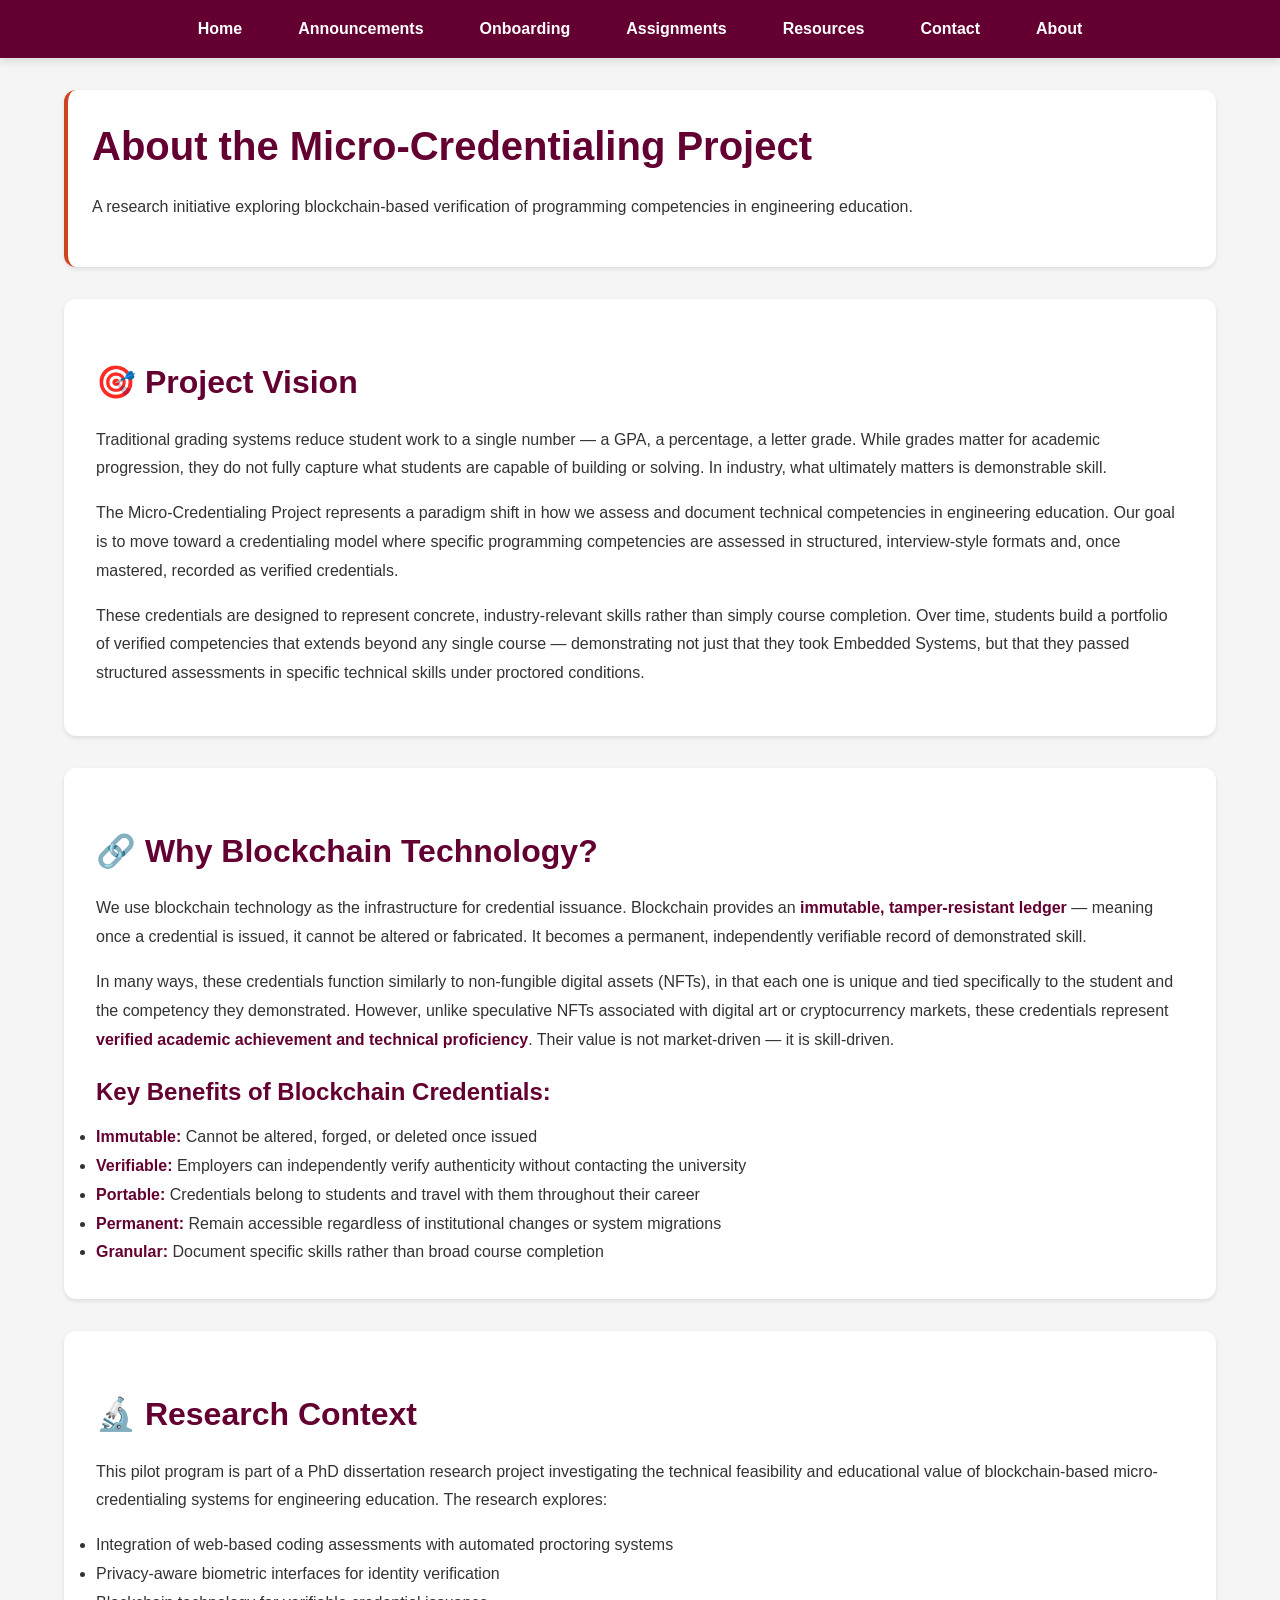
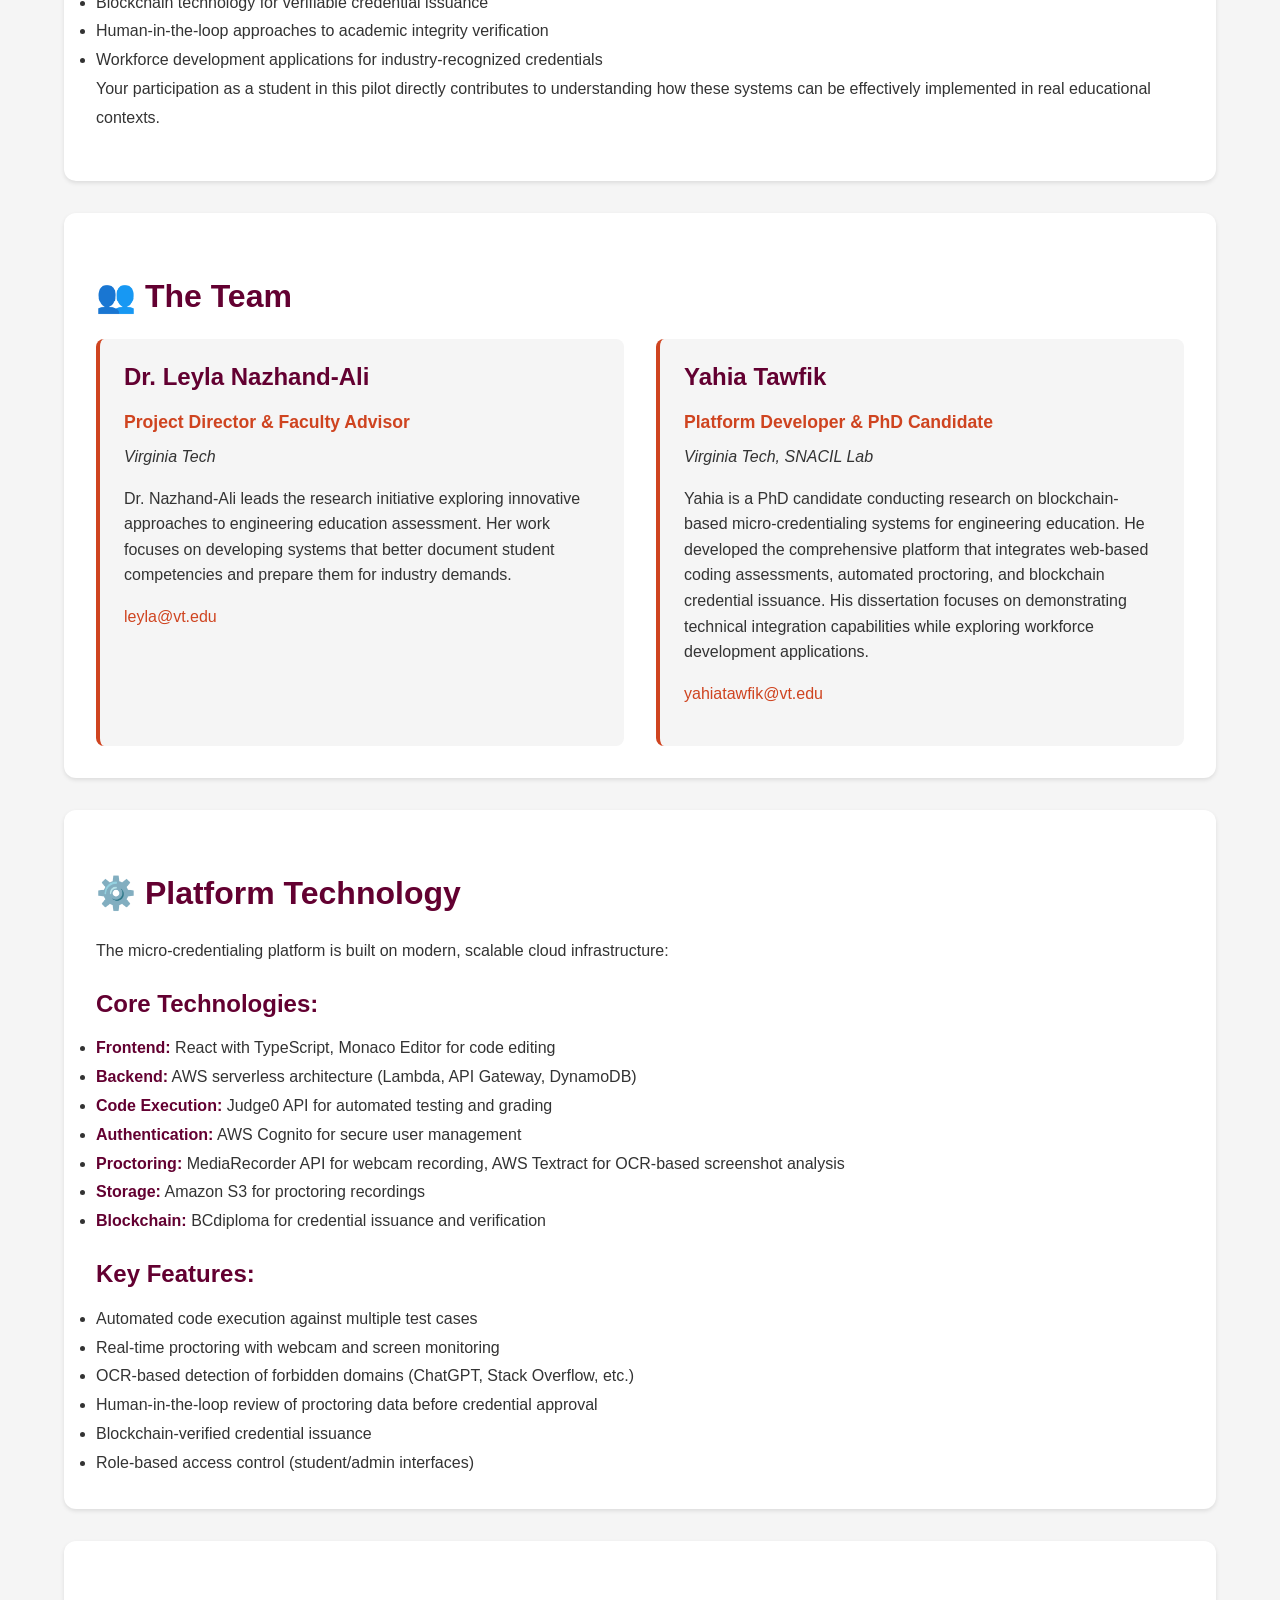
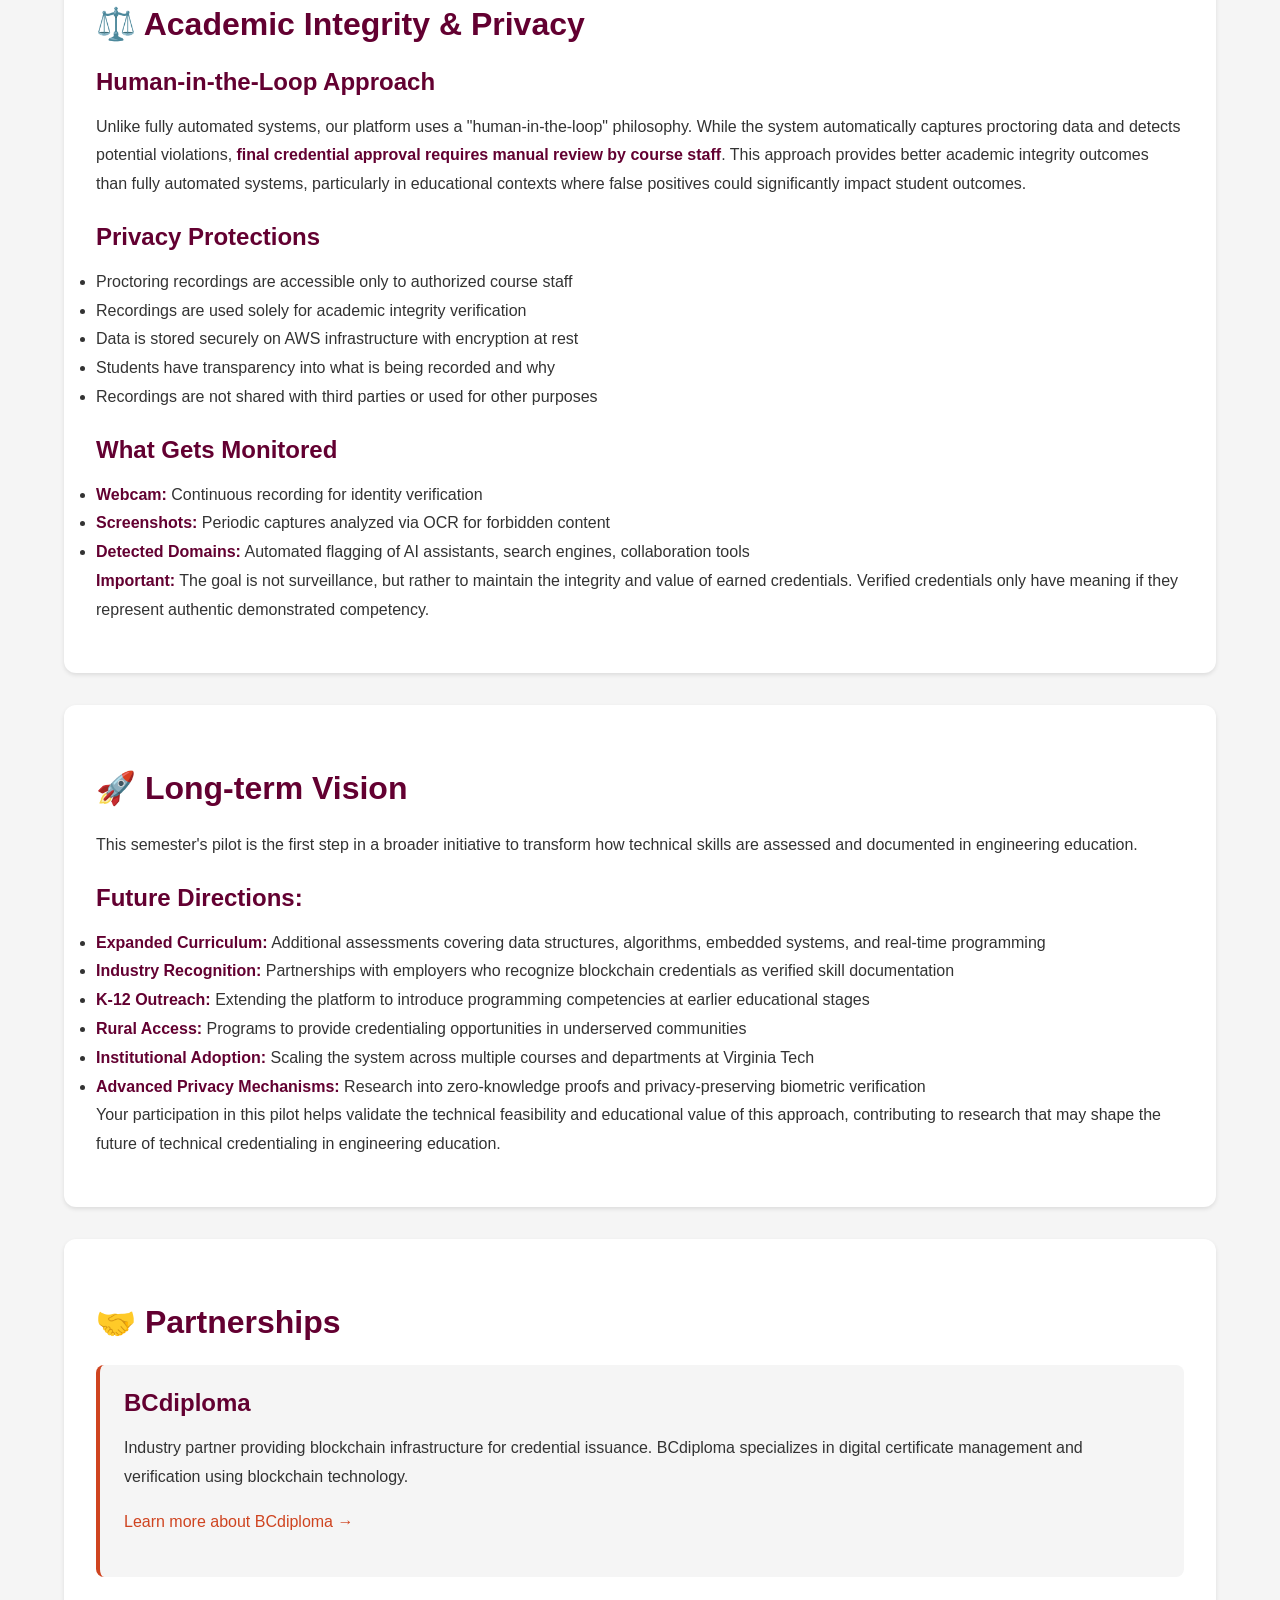
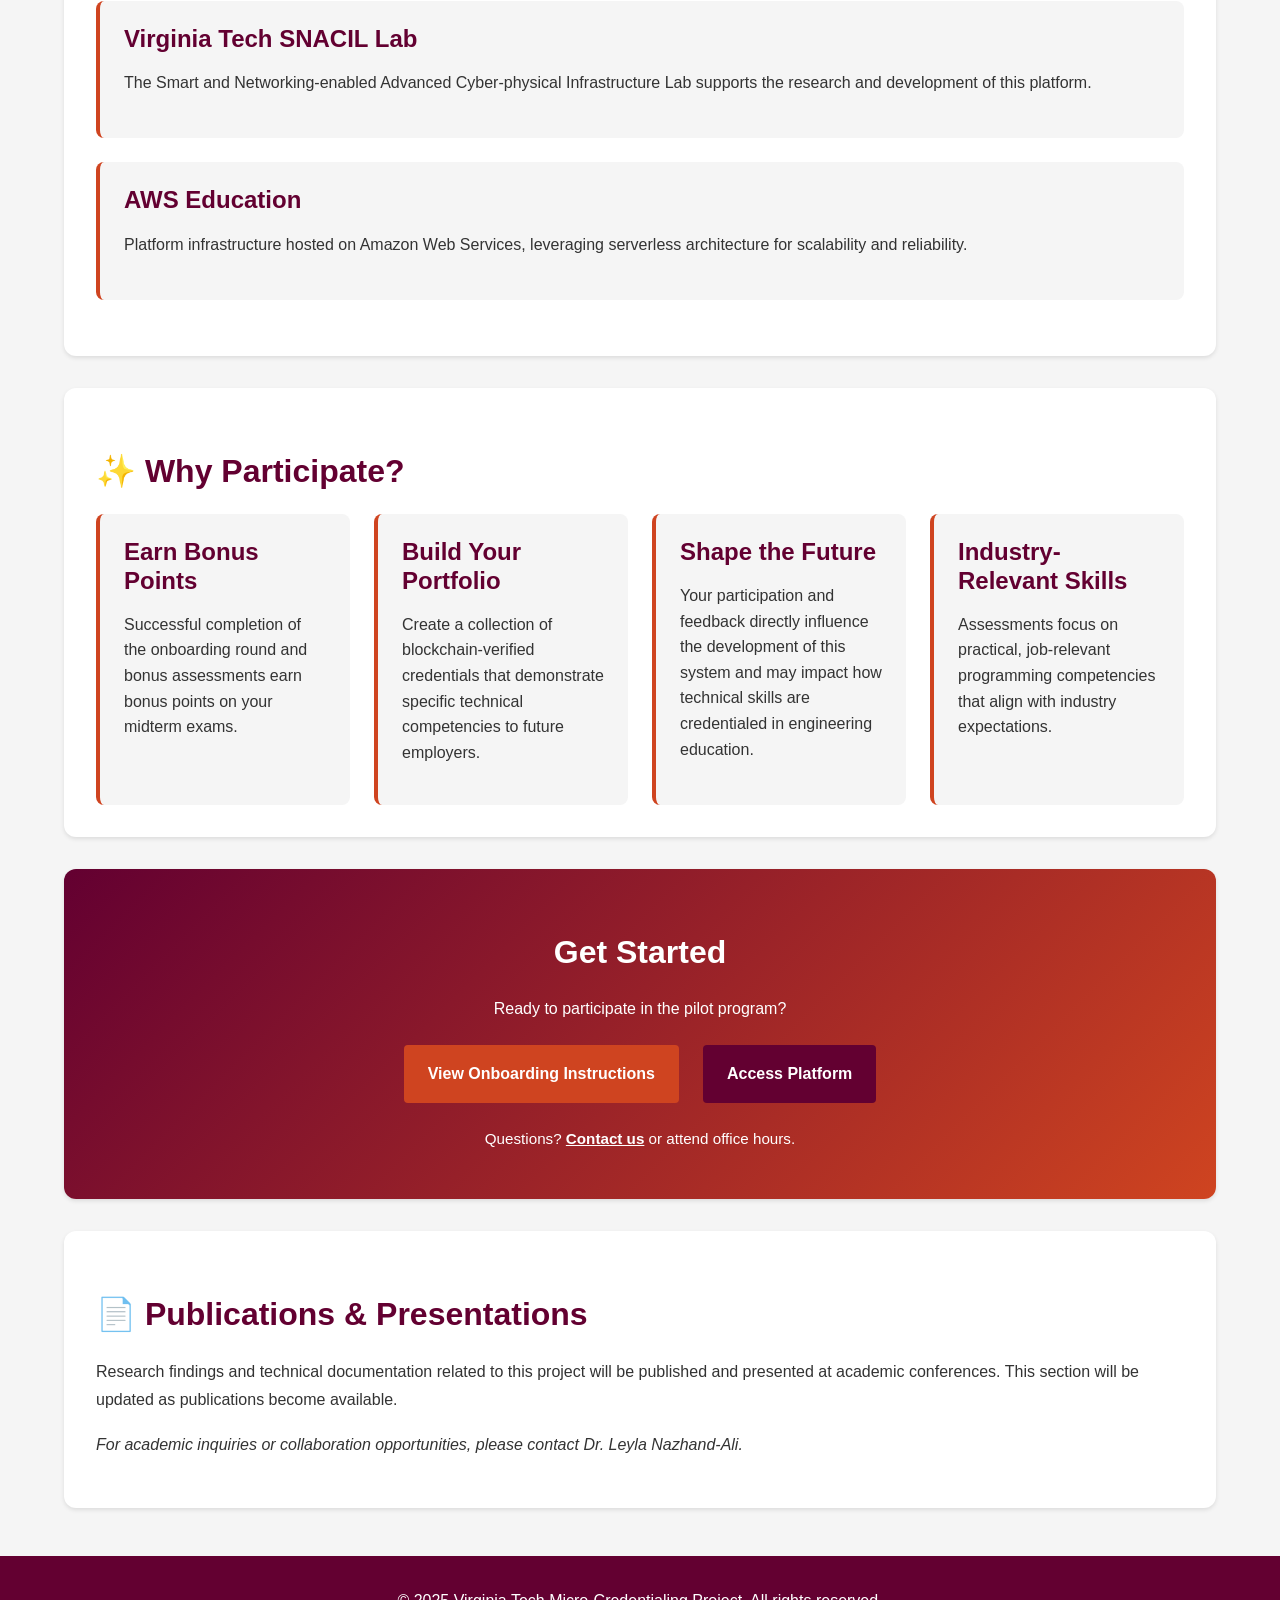
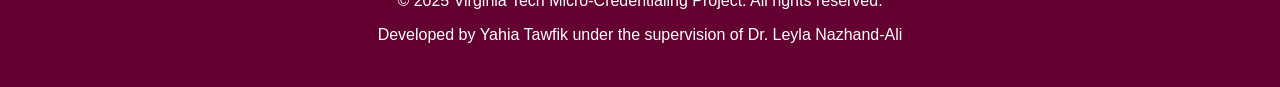
==== about.html @ 448030f4 "Add files via upload" ====
<!DOCTYPE html>
<html lang="en">
<head>
    <meta charset="UTF-8">
    <meta name="viewport" content="width=device-width, initial-scale=1.0">
    <title>Micro-Credentialing Project | About</title>
    <link rel="stylesheet" href="css/styles.css">
</head>
<body>
    <header>
        <nav>
            <ul>
                <li><a href="index.html">Home</a></li>
                <li><a href="announcements.html">Announcements</a></li>
                <li><a href="onboarding.html">Onboarding</a></li>
                <li><a href="assignments.html">Assignments</a></li>
                <li><a href="resources.html">Resources</a></li>
                <li><a href="contact.html">Contact</a></li>
                <li><a href="about.html">About</a></li>
            </ul>
        </nav>
    </header>

    <main>
        <section class="about-intro">
            <h1>About the Micro-Credentialing Project</h1>
            <p>A research initiative exploring blockchain-based verification of programming competencies in engineering education.</p>
        </section>

        <!-- Project Vision -->
        <section class="about-section">
            <h2>🎯 Project Vision</h2>
            
            <div class="vision-content">
                <p>Traditional grading systems reduce student work to a single number — a GPA, a percentage, a letter grade. While grades matter for academic progression, they do not fully capture what students are capable of building or solving. In industry, what ultimately matters is demonstrable skill.</p>

                <p>The Micro-Credentialing Project represents a paradigm shift in how we assess and document technical competencies in engineering education. Our goal is to move toward a credentialing model where specific programming competencies are assessed in structured, interview-style formats and, once mastered, recorded as verified credentials.</p>

                <p>These credentials are designed to represent concrete, industry-relevant skills rather than simply course completion. Over time, students build a portfolio of verified competencies that extends beyond any single course — demonstrating not just that they took Embedded Systems, but that they passed structured assessments in specific technical skills under proctored conditions.</p>
            </div>
        </section>

        <!-- Why Blockchain? -->
        <section class="about-section">
            <h2>🔗 Why Blockchain Technology?</h2>
            
            <div class="blockchain-explanation">
                <p>We use blockchain technology as the infrastructure for credential issuance. Blockchain provides an <strong>immutable, tamper-resistant ledger</strong> — meaning once a credential is issued, it cannot be altered or fabricated. It becomes a permanent, independently verifiable record of demonstrated skill.</p>

                <p>In many ways, these credentials function similarly to non-fungible digital assets (NFTs), in that each one is unique and tied specifically to the student and the competency they demonstrated. However, unlike speculative NFTs associated with digital art or cryptocurrency markets, these credentials represent <strong>verified academic achievement and technical proficiency</strong>. Their value is not market-driven — it is skill-driven.</p>

                <h3>Key Benefits of Blockchain Credentials:</h3>
                <ul>
                    <li><strong>Immutable:</strong> Cannot be altered, forged, or deleted once issued</li>
                    <li><strong>Verifiable:</strong> Employers can independently verify authenticity without contacting the university</li>
                    <li><strong>Portable:</strong> Credentials belong to students and travel with them throughout their career</li>
                    <li><strong>Permanent:</strong> Remain accessible regardless of institutional changes or system migrations</li>
                    <li><strong>Granular:</strong> Document specific skills rather than broad course completion</li>
                </ul>
            </div>
        </section>

        <!-- Research Context -->
        <section class="about-section">
            <h2>🔬 Research Context</h2>
            
            <div class="research-content">
                <p>This pilot program is part of a PhD dissertation research project investigating the technical feasibility and educational value of blockchain-based micro-credentialing systems for engineering education. The research explores:</p>

                <ul>
                    <li>Integration of web-based coding assessments with automated proctoring systems</li>
                    <li>Privacy-aware biometric interfaces for identity verification</li>
                    <li>Blockchain technology for verifiable credential issuance</li>
                    <li>Human-in-the-loop approaches to academic integrity verification</li>
                    <li>Workforce development applications for industry-recognized credentials</li>
                </ul>

                <p>Your participation as a student in this pilot directly contributes to understanding how these systems can be effectively implemented in real educational contexts.</p>
            </div>
        </section>

        <!-- The Team -->
        <section class="about-section">
            <h2>👥 The Team</h2>

            <div class="team-grid">
                <div class="team-member">
                    <h3>Dr. Leyla Nazhand-Ali</h3>
                    <p class="role">Project Director & Faculty Advisor</p>
                    <p class="affiliation">Virginia Tech</p>
                    <p class="bio">Dr. Nazhand-Ali leads the research initiative exploring innovative approaches to engineering education assessment. Her work focuses on developing systems that better document student competencies and prepare them for industry demands.</p>
                    <p><a href="mailto:leyla@vt.edu">leyla@vt.edu</a></p>
                </div>

                <div class="team-member">
                    <h3>Yahia Tawfik</h3>
                    <p class="role">Platform Developer & PhD Candidate</p>
                    <p class="affiliation">Virginia Tech, SNACIL Lab</p>
                    <p class="bio">Yahia is a PhD candidate conducting research on blockchain-based micro-credentialing systems for engineering education. He developed the comprehensive platform that integrates web-based coding assessments, automated proctoring, and blockchain credential issuance. His dissertation focuses on demonstrating technical integration capabilities while exploring workforce development applications.</p>
                    <p><a href="mailto:yahiatawfik@vt.edu">yahiatawfik@vt.edu</a></p>
                </div>
            </div>
        </section>

        <!-- Technology Stack -->
        <section class="about-section">
            <h2>⚙️ Platform Technology</h2>
            
            <div class="tech-content">
                <p>The micro-credentialing platform is built on modern, scalable cloud infrastructure:</p>

                <h3>Core Technologies:</h3>
                <ul>
                    <li><strong>Frontend:</strong> React with TypeScript, Monaco Editor for code editing</li>
                    <li><strong>Backend:</strong> AWS serverless architecture (Lambda, API Gateway, DynamoDB)</li>
                    <li><strong>Code Execution:</strong> Judge0 API for automated testing and grading</li>
                    <li><strong>Authentication:</strong> AWS Cognito for secure user management</li>
                    <li><strong>Proctoring:</strong> MediaRecorder API for webcam recording, AWS Textract for OCR-based screenshot analysis</li>
                    <li><strong>Storage:</strong> Amazon S3 for proctoring recordings</li>
                    <li><strong>Blockchain:</strong> BCdiploma for credential issuance and verification</li>
                </ul>

                <h3>Key Features:</h3>
                <ul>
                    <li>Automated code execution against multiple test cases</li>
                    <li>Real-time proctoring with webcam and screen monitoring</li>
                    <li>OCR-based detection of forbidden domains (ChatGPT, Stack Overflow, etc.)</li>
                    <li>Human-in-the-loop review of proctoring data before credential approval</li>
                    <li>Blockchain-verified credential issuance</li>
                    <li>Role-based access control (student/admin interfaces)</li>
                </ul>
            </div>
        </section>

        <!-- Academic Integrity -->
        <section class="about-section">
            <h2>⚖️ Academic Integrity & Privacy</h2>
            
            <div class="integrity-content">
                <h3>Human-in-the-Loop Approach</h3>
                <p>Unlike fully automated systems, our platform uses a "human-in-the-loop" philosophy. While the system automatically captures proctoring data and detects potential violations, <strong>final credential approval requires manual review by course staff</strong>. This approach provides better academic integrity outcomes than fully automated systems, particularly in educational contexts where false positives could significantly impact student outcomes.</p>

                <h3>Privacy Protections</h3>
                <ul>
                    <li>Proctoring recordings are accessible only to authorized course staff</li>
                    <li>Recordings are used solely for academic integrity verification</li>
                    <li>Data is stored securely on AWS infrastructure with encryption at rest</li>
                    <li>Students have transparency into what is being recorded and why</li>
                    <li>Recordings are not shared with third parties or used for other purposes</li>
                </ul>

                <h3>What Gets Monitored</h3>
                <ul>
                    <li><strong>Webcam:</strong> Continuous recording for identity verification</li>
                    <li><strong>Screenshots:</strong> Periodic captures analyzed via OCR for forbidden content</li>
                    <li><strong>Detected Domains:</strong> Automated flagging of AI assistants, search engines, collaboration tools</li>
                </ul>

                <p class="note"><strong>Important:</strong> The goal is not surveillance, but rather to maintain the integrity and value of earned credentials. Verified credentials only have meaning if they represent authentic demonstrated competency.</p>
            </div>
        </section>

        <!-- Long-term Vision -->
        <section class="about-section">
            <h2>🚀 Long-term Vision</h2>
            
            <div class="vision-content">
                <p>This semester's pilot is the first step in a broader initiative to transform how technical skills are assessed and documented in engineering education.</p>

                <h3>Future Directions:</h3>
                <ul>
                    <li><strong>Expanded Curriculum:</strong> Additional assessments covering data structures, algorithms, embedded systems, and real-time programming</li>
                    <li><strong>Industry Recognition:</strong> Partnerships with employers who recognize blockchain credentials as verified skill documentation</li>
                    <li><strong>K-12 Outreach:</strong> Extending the platform to introduce programming competencies at earlier educational stages</li>
                    <li><strong>Rural Access:</strong> Programs to provide credentialing opportunities in underserved communities</li>
                    <li><strong>Institutional Adoption:</strong> Scaling the system across multiple courses and departments at Virginia Tech</li>
                    <li><strong>Advanced Privacy Mechanisms:</strong> Research into zero-knowledge proofs and privacy-preserving biometric verification</li>
                </ul>

                <p>Your participation in this pilot helps validate the technical feasibility and educational value of this approach, contributing to research that may shape the future of technical credentialing in engineering education.</p>
            </div>
        </section>

        <!-- Partnerships -->
        <section class="about-section">
            <h2>🤝 Partnerships</h2>
            
            <div class="partners-content">
                <div class="partner">
                    <h3>BCdiploma</h3>
                    <p>Industry partner providing blockchain infrastructure for credential issuance. BCdiploma specializes in digital certificate management and verification using blockchain technology.</p>
                    <p><a href="https://www.bcdiploma.com/" target="_blank">Learn more about BCdiploma →</a></p>
                </div>

                <div class="partner">
                    <h3>Virginia Tech SNACIL Lab</h3>
                    <p>The Smart and Networking-enabled Advanced Cyber-physical Infrastructure Lab supports the research and development of this platform.</p>
                </div>

                <div class="partner">
                    <h3>AWS Education</h3>
                    <p>Platform infrastructure hosted on Amazon Web Services, leveraging serverless architecture for scalability and reliability.</p>
                </div>
            </div>
        </section>

        <!-- Participation Benefits -->
        <section class="about-section">
            <h2>✨ Why Participate?</h2>
            
            <div class="benefits-grid">
                <div class="benefit-card">
                    <h3>Earn Bonus Points</h3>
                    <p>Successful completion of the onboarding round and bonus assessments earn bonus points on your midterm exams.</p>
                </div>

                <div class="benefit-card">
                    <h3>Build Your Portfolio</h3>
                    <p>Create a collection of blockchain-verified credentials that demonstrate specific technical competencies to future employers.</p>
                </div>

                <div class="benefit-card">
                    <h3>Shape the Future</h3>
                    <p>Your participation and feedback directly influence the development of this system and may impact how technical skills are credentialed in engineering education.</p>
                </div>

                <div class="benefit-card">
                    <h3>Industry-Relevant Skills</h3>
                    <p>Assessments focus on practical, job-relevant programming competencies that align with industry expectations.</p>
                </div>
            </div>
        </section>

        <!-- Get Involved -->
        <section class="about-section cta-section">
            <h2>Get Started</h2>
            <p>Ready to participate in the pilot program?</p>
            <div class="cta-buttons">
                <a href="onboarding.html" class="button button-primary">View Onboarding Instructions</a>
                <a href="[PLATFORM_URL]" target="_blank" class="button button-secondary">Access Platform</a>
            </div>
            <p class="contact-info">Questions? <a href="contact.html">Contact us</a> or attend office hours.</p>
        </section>

        <!-- Publications & Research -->
        <section class="about-section">
            <h2>📄 Publications & Presentations</h2>
            
            <div class="publications-content">
                <p>Research findings and technical documentation related to this project will be published and presented at academic conferences. This section will be updated as publications become available.</p>
                
                <p class="note"><em>For academic inquiries or collaboration opportunities, please contact Dr. Leyla Nazhand-Ali.</em></p>
            </div>
        </section>
    </main>

    <footer>
        <p>&copy; 2025 Virginia Tech Micro-Credentialing Project. All rights reserved.</p>
        <p>Developed by Yahia Tawfik under the supervision of Dr. Leyla Nazhand-Ali</p>
    </footer>
</body>
</html>
---- css/styles.css ----
/* ============================================
   MICRO-CREDENTIALING PROJECT STYLESHEET
   Virginia Tech Branding
   ============================================ */

/* ============================================
   CSS VARIABLES - Virginia Tech Colors
   ============================================ */
:root {
    /* VT Primary Colors */
    --vt-maroon: #630031;
    --vt-orange: #CF4420;
    --vt-burnt-orange: #E87722;
    
    /* Neutral Colors */
    --vt-white: #FFFFFF;
    --vt-light-gray: #F5F5F5;
    --vt-medium-gray: #CCCCCC;
    --vt-dark-gray: #333333;
    --vt-black: #000000;
    
    /* Accent Colors */
    --success-green: #28a745;
    --warning-yellow: #ffc107;
    --error-red: #dc3545;
    --info-blue: #007bff;
    
    /* Status Colors */
    --status-active: #28a745;
    --status-upcoming: #007bff;
    --status-planned: #6c757d;
    
    /* Difficulty Colors */
    --difficulty-easy: #28a745;
    --difficulty-medium: #ffc107;
    --difficulty-hard: #dc3545;
    
    /* Spacing */
    --spacing-xs: 0.5rem;
    --spacing-sm: 1rem;
    --spacing-md: 1.5rem;
    --spacing-lg: 2rem;
    --spacing-xl: 3rem;
    
    /* Typography */
    --font-primary: -apple-system, BlinkMacSystemFont, 'Segoe UI', Roboto, 'Helvetica Neue', Arial, sans-serif;
    --font-mono: 'Courier New', Courier, monospace;
    
    /* Border Radius */
    --radius-sm: 4px;
    --radius-md: 8px;
    --radius-lg: 12px;
    
    /* Shadows */
    --shadow-sm: 0 2px 4px rgba(0, 0, 0, 0.1);
    --shadow-md: 0 4px 8px rgba(0, 0, 0, 0.1);
    --shadow-lg: 0 8px 16px rgba(0, 0, 0, 0.15);
}

/* ============================================
   GLOBAL RESET & BASE STYLES
   ============================================ */
* {
    margin: 0;
    padding: 0;
    box-sizing: border-box;
}

html {
    font-size: 16px;
    scroll-behavior: smooth;
}

body {
    font-family: var(--font-primary);
    line-height: 1.6;
    color: var(--vt-dark-gray);
    background-color: var(--vt-light-gray);
}

/* ============================================
   TYPOGRAPHY
   ============================================ */
h1, h2, h3, h4, h5, h6 {
    color: var(--vt-maroon);
    margin-bottom: var(--spacing-sm);
    font-weight: 700;
    line-height: 1.2;
}

h1 {
    font-size: 2.5rem;
    margin-bottom: var(--spacing-md);
}

h2 {
    font-size: 2rem;
    margin-top: var(--spacing-lg);
    margin-bottom: var(--spacing-md);
}

h3 {
    font-size: 1.5rem;
    margin-top: var(--spacing-md);
}

h4 {
    font-size: 1.25rem;
}

p {
    margin-bottom: var(--spacing-sm);
}

a {
    color: var(--vt-orange);
    text-decoration: none;
    transition: color 0.3s ease;
}

a:hover {
    color: var(--vt-burnt-orange);
    text-decoration: underline;
}

strong {
    font-weight: 700;
    color: var(--vt-maroon);
}

em {
    font-style: italic;
    color: var(--vt-dark-gray);
}

code {
    font-family: var(--font-mono);
    background-color: var(--vt-medium-gray);
    padding: 2px 6px;
    border-radius: var(--radius-sm);
    font-size: 0.9em;
}

pre {
    background-color: var(--vt-dark-gray);
    color: var(--vt-white);
    padding: var(--spacing-sm);
    border-radius: var(--radius-md);
    overflow-x: auto;
    margin-bottom: var(--spacing-sm);
}

pre code {
    background-color: transparent;
    padding: 0;
    color: var(--vt-white);
}

/* ============================================
   HEADER & NAVIGATION
   ============================================ */
header {
    background-color: var(--vt-maroon);
    box-shadow: var(--shadow-md);
    position: sticky;
    top: 0;
    z-index: 1000;
}

nav {
    max-width: 1200px;
    margin: 0 auto;
    padding: 0 var(--spacing-md);
}

nav ul {
    list-style: none;
    display: flex;
    flex-wrap: wrap;
    justify-content: center;
    gap: var(--spacing-xs);
}

nav ul li {
    margin: 0;
}

nav ul li a {
    display: block;
    padding: var(--spacing-sm) var(--spacing-md);
    color: var(--vt-white);
    font-weight: 600;
    text-decoration: none;
    transition: background-color 0.3s ease, color 0.3s ease;
    border-radius: var(--radius-sm);
}

nav ul li a:hover {
    background-color: var(--vt-orange);
    color: var(--vt-white);
    text-decoration: none;
}

/* Active page indicator */
nav ul li a[href]:not([href*="http"]):not([href^="#"]) {
    position: relative;
}

/* ============================================
   MAIN CONTENT
   ============================================ */
main {
    max-width: 1200px;
    margin: var(--spacing-lg) auto;
    padding: 0 var(--spacing-md);
}

section {
    background-color: var(--vt-white);
    padding: var(--spacing-lg);
    margin-bottom: var(--spacing-lg);
    border-radius: var(--radius-lg);
    box-shadow: var(--shadow-sm);
}

/* ============================================
   HERO SECTION (Home Page)
   ============================================ */
.hero {
    background: linear-gradient(135deg, var(--vt-maroon) 0%, var(--vt-orange) 100%);
    color: var(--vt-white);
    text-align: center;
    padding: var(--spacing-xl) var(--spacing-lg);
    border-radius: var(--radius-lg);
}

.hero h1 {
    color: var(--vt-white);
    font-size: 3rem;
    margin-bottom: var(--spacing-sm);
}

.hero p {
    font-size: 1.25rem;
    margin-bottom: 0;
}

/* ============================================
   INTRODUCTION SECTION
   ============================================ */
.introduction,
.about-intro,
.resources-intro,
.contact-intro,
.assignments-intro {
    border-left: 4px solid var(--vt-orange);
    padding-left: var(--spacing-md);
}

/* ============================================
   BENEFITS / KEY POINTS
   ============================================ */
.benefits ul,
.assignment-requirements ul,
.assignment-grading ul {
    list-style: none;
    padding-left: 0;
}

.benefits ul li,
.assignment-requirements ul li,
.assignment-grading ul li {
    padding: var(--spacing-sm);
    margin-bottom: var(--spacing-sm);
    background-color: var(--vt-light-gray);
    border-left: 4px solid var(--vt-orange);
    border-radius: var(--radius-sm);
}

.benefits ul li strong {
    color: var(--vt-maroon);
}

/* ============================================
   LATEST ANNOUNCEMENT SECTION
   ============================================ */
.latest-announcement {
    background-color: #fff3cd;
    border: 2px solid var(--warning-yellow);
    border-radius: var(--radius-md);
}

.latest-announcement h2 {
    color: #856404;
    margin-top: 0;
}

.latest-announcement p {
    color: #856404;
}

/* ============================================
   TECHNOLOGY SECTION
   ============================================ */
.technology {
    background-color: var(--vt-light-gray);
}

/* ============================================
   ANNOUNCEMENTS PAGE
   ============================================ */
.announcements article.announcement {
    padding: var(--spacing-md);
    margin-bottom: var(--spacing-lg);
    border-bottom: 2px solid var(--vt-medium-gray);
}

.announcements article.announcement:last-child {
    border-bottom: none;
}

.announcements .date {
    color: var(--vt-orange);
    font-weight: 600;
    font-size: 0.95rem;
}

.announcements .author {
    color: var(--vt-maroon);
    font-weight: 600;
    font-style: italic;
    margin-bottom: var(--spacing-sm);
}

.announcements h3 {
    color: var(--vt-maroon);
    font-size: 1.3rem;
    margin-top: var(--spacing-md);
}

/* ============================================
   ONBOARDING PAGE - STEPS
   ============================================ */
.step {
    background-color: var(--vt-light-gray);
    padding: var(--spacing-md);
    margin-bottom: var(--spacing-md);
    border-radius: var(--radius-md);
    border-left: 4px solid var(--vt-orange);
}

.step h2 {
    color: var(--vt-maroon);
    margin-top: 0;
    font-size: 1.5rem;
}

.step ol, .step ul {
    margin-left: var(--spacing-md);
}

.step li {
    margin-bottom: var(--spacing-xs);
}

.step .warning {
    background-color: #fff3cd;
    border: 2px solid var(--warning-yellow);
    padding: var(--spacing-sm);
    border-radius: var(--radius-sm);
    color: #856404;
    margin-top: var(--spacing-sm);
}

/* ============================================
   FAQ SECTION
   ============================================ */
.faq, .faq-preview {
    margin-top: var(--spacing-lg);
}

.faq dt, .faq-preview summary {
    font-weight: 700;
    color: var(--vt-maroon);
    margin-top: var(--spacing-md);
    cursor: pointer;
    padding: var(--spacing-sm);
    background-color: var(--vt-light-gray);
    border-radius: var(--radius-sm);
}

.faq dd {
    margin-left: var(--spacing-md);
    margin-bottom: var(--spacing-md);
    padding-left: var(--spacing-md);
    border-left: 3px solid var(--vt-medium-gray);
}

.faq-preview details {
    margin-bottom: var(--spacing-sm);
}

.faq-preview summary {
    list-style: none;
}

.faq-preview summary::-webkit-details-marker {
    display: none;
}

.faq-preview summary::before {
    content: "▶ ";
    display: inline-block;
    margin-right: var(--spacing-xs);
    transition: transform 0.3s ease;
}

.faq-preview details[open] summary::before {
    transform: rotate(90deg);
}

.faq-preview p {
    margin-left: var(--spacing-lg);
    padding: var(--spacing-sm);
}

/* ============================================
   ASSIGNMENTS PAGE
   ============================================ */
.assignment {
    background-color: var(--vt-white);
    border: 2px solid var(--vt-medium-gray);
    border-radius: var(--radius-md);
    padding: var(--spacing-md);
    margin-bottom: var(--spacing-lg);
}

.assignment.active {
    border-color: var(--status-active);
    background-color: #f0fff4;
}

.assignment.upcoming {
    border-color: var(--status-upcoming);
    background-color: #f0f8ff;
}

.assignment.planned {
    border-color: var(--status-planned);
    background-color: var(--vt-light-gray);
}

.assignment-header {
    display: flex;
    justify-content: space-between;
    align-items: center;
    margin-bottom: var(--spacing-md);
    flex-wrap: wrap;
    gap: var(--spacing-sm);
}

.assignment-header h2 {
    margin: 0;
    color: var(--vt-maroon);
}

.status-badge {
    display: inline-block;
    padding: var(--spacing-xs) var(--spacing-sm);
    border-radius: var(--radius-sm);
    font-weight: 700;
    font-size: 0.875rem;
    color: var(--vt-white);
}

.status-badge.status-active {
    background-color: var(--status-active);
}

.status-badge.status-upcoming {
    background-color: var(--status-upcoming);
}

.status-badge.status-planned {
    background-color: var(--status-planned);
}

.assignment-meta p {
    margin-bottom: var(--spacing-xs);
    font-size: 0.95rem;
}

.difficulty-easy {
    color: var(--difficulty-easy);
    font-weight: 700;
}

.difficulty-medium {
    color: var(--difficulty-medium);
    font-weight: 700;
}

.difficulty-hard {
    color: var(--difficulty-hard);
    font-weight: 700;
}

.assignment-description,
.assignment-requirements,
.assignment-grading {
    margin-top: var(--spacing-md);
}

.assignment-description h3,
.assignment-requirements h3,
.assignment-grading h3 {
    color: var(--vt-maroon);
    font-size: 1.2rem;
    margin-bottom: var(--spacing-sm);
}

.assignment-actions {
    margin-top: var(--spacing-md);
    display: flex;
    gap: var(--spacing-sm);
    flex-wrap: wrap;
}

/* Assignment Guidelines */
.assignment-guidelines .guideline {
    background-color: var(--vt-light-gray);
    padding: var(--spacing-md);
    margin-bottom: var(--spacing-md);
    border-radius: var(--radius-md);
    border-left: 4px solid var(--vt-orange);
}

.assignment-guidelines .guideline h3 {
    margin-top: 0;
    color: var(--vt-maroon);
}

/* Important Notes */
.important-notes {
    background-color: #fff3cd;
    border: 2px solid var(--warning-yellow);
}

.important-notes h2 {
    color: #856404;
    margin-top: 0;
}

.important-notes ul li {
    color: #856404;
    margin-bottom: var(--spacing-xs);
}

/* ============================================
   RESOURCES PAGE
   ============================================ */
.resource-category {
    margin-bottom: var(--spacing-xl);
}

.resource-category h2 {
    color: var(--vt-maroon);
    border-bottom: 3px solid var(--vt-orange);
    padding-bottom: var(--spacing-xs);
    margin-bottom: var(--spacing-md);
}

.resource-item {
    background-color: var(--vt-light-gray);
    padding: var(--spacing-md);
    margin-bottom: var(--spacing-md);
    border-radius: var(--radius-md);
    border-left: 4px solid var(--vt-orange);
}

.resource-item h3 {
    color: var(--vt-maroon);
    margin-top: 0;
    font-size: 1.3rem;
}

.resource-item ol, .resource-item ul {
    margin-left: var(--spacing-md);
}

.resource-item li {
    margin-bottom: var(--spacing-xs);
}

/* ============================================
   CONTACT PAGE
   ============================================ */
.contact-section {
    margin-bottom: var(--spacing-xl);
}

.contact-card {
    background-color: var(--vt-light-gray);
    padding: var(--spacing-md);
    margin-bottom: var(--spacing-md);
    border-radius: var(--radius-md);
    border-left: 4px solid var(--vt-orange);
}

.contact-card h3 {
    color: var(--vt-maroon);
    margin-top: 0;
}

.contact-card .note {
    font-style: italic;
    color: #666;
    font-size: 0.9rem;
    margin-top: var(--spacing-sm);
}

.contact-card.urgent {
    background-color: #fff3cd;
    border-color: var(--warning-yellow);
}

.contact-card .warning {
    background-color: #fff3cd;
    border: 2px solid var(--warning-yellow);
    padding: var(--spacing-sm);
    border-radius: var(--radius-sm);
    color: #856404;
    margin-top: var(--spacing-sm);
}

/* Quick Links Grid */
.quick-links-grid {
    display: grid;
    grid-template-columns: repeat(auto-fit, minmax(250px, 1fr));
    gap: var(--spacing-md);
    margin-top: var(--spacing-md);
}

.quick-link-card {
    background-color: var(--vt-light-gray);
    padding: var(--spacing-md);
    border-radius: var(--radius-md);
    border-left: 4px solid var(--vt-orange);
    text-align: center;
}

.quick-link-card h3 {
    color: var(--vt-maroon);
    margin-bottom: var(--spacing-sm);
}

/* Office Hours Table */
.office-hours-table {
    width: 100%;
    border-collapse: collapse;
    margin-top: var(--spacing-md);
}

.office-hours-table thead {
    background-color: var(--vt-maroon);
    color: var(--vt-white);
}

.office-hours-table th,
.office-hours-table td {
    padding: var(--spacing-sm);
    text-align: left;
    border-bottom: 1px solid var(--vt-medium-gray);
}

.office-hours-table tbody tr:hover {
    background-color: var(--vt-light-gray);
}

/* Emergency Contact */
.emergency-contact {
    border: 3px solid var(--error-red);
}

.emergency-contact h2 {
    color: var(--error-red);
}

/* ============================================
   ABOUT PAGE
   ============================================ */
.vision-content,
.blockchain-explanation,
.research-content,
.tech-content,
.integrity-content,
.partners-content,
.publications-content {
    line-height: 1.8;
}

.team-grid {
    display: grid;
    grid-template-columns: repeat(auto-fit, minmax(300px, 1fr));
    gap: var(--spacing-lg);
    margin-top: var(--spacing-md);
}

.team-member {
    background-color: var(--vt-light-gray);
    padding: var(--spacing-md);
    border-radius: var(--radius-md);
    border-left: 4px solid var(--vt-orange);
}

.team-member h3 {
    color: var(--vt-maroon);
    margin-top: 0;
    font-size: 1.5rem;
}

.team-member .role {
    color: var(--vt-orange);
    font-weight: 700;
    font-size: 1.1rem;
    margin-bottom: var(--spacing-xs);
}

.team-member .affiliation {
    color: var(--vt-dark-gray);
    font-style: italic;
    margin-bottom: var(--spacing-sm);
}

.team-member .bio {
    line-height: 1.6;
    margin-bottom: var(--spacing-sm);
}

.partner {
    background-color: var(--vt-light-gray);
    padding: var(--spacing-md);
    margin-bottom: var(--spacing-md);
    border-radius: var(--radius-md);
    border-left: 4px solid var(--vt-orange);
}

.partner h3 {
    color: var(--vt-maroon);
    margin-top: 0;
}

/* Benefits Grid */
.benefits-grid {
    display: grid;
    grid-template-columns: repeat(auto-fit, minmax(250px, 1fr));
    gap: var(--spacing-md);
    margin-top: var(--spacing-md);
}

.benefit-card {
    background-color: var(--vt-light-gray);
    padding: var(--spacing-md);
    border-radius: var(--radius-md);
    border-left: 4px solid var(--vt-orange);
}

.benefit-card h3 {
    color: var(--vt-maroon);
    margin-top: 0;
}

/* CTA Section */
.cta-section {
    background: linear-gradient(135deg, var(--vt-maroon) 0%, var(--vt-orange) 100%);
    color: var(--vt-white);
    text-align: center;
}

.cta-section h2 {
    color: var(--vt-white);
}

.cta-section p {
    color: var(--vt-white);
}

.cta-buttons {
    display: flex;
    gap: var(--spacing-md);
    justify-content: center;
    margin: var(--spacing-md) 0;
    flex-wrap: wrap;
}

.cta-section .contact-info {
    margin-top: var(--spacing-md);
    font-size: 0.95rem;
}

.cta-section .contact-info a {
    color: var(--vt-white);
    text-decoration: underline;
    font-weight: 700;
}

/* ============================================
   BUTTONS
   ============================================ */
.button,
button,
input[type="submit"],
input[type="button"] {
    display: inline-block;
    padding: var(--spacing-sm) var(--spacing-md);
    border: none;
    border-radius: var(--radius-sm);
    font-weight: 700;
    text-align: center;
    text-decoration: none;
    cursor: pointer;
    transition: background-color 0.3s ease, transform 0.2s ease;
    font-family: var(--font-primary);
    font-size: 1rem;
}

.button-primary,
.cta-button {
    background-color: var(--vt-orange);
    color: var(--vt-white);
}

.button-primary:hover,
.cta-button:hover {
    background-color: var(--vt-burnt-orange);
    text-decoration: none;
    transform: translateY(-2px);
}

.button-secondary {
    background-color: var(--vt-maroon);
    color: var(--vt-white);
}

.button-secondary:hover {
    background-color: #7a0041;
    text-decoration: none;
    transform: translateY(-2px);
}

.button-disabled {
    background-color: var(--vt-medium-gray);
    color: var(--vt-dark-gray);
    cursor: not-allowed;
}

.button-disabled:hover {
    background-color: var(--vt-medium-gray);
    transform: none;
}

/* ============================================
   FOOTER
   ============================================ */
footer {
    background-color: var(--vt-maroon);
    color: var(--vt-white);
    text-align: center;
    padding: var(--spacing-lg);
    margin-top: var(--spacing-xl);
}

footer p {
    margin-bottom: var(--spacing-xs);
}

footer a {
    color: var(--vt-white);
    text-decoration: underline;
}

footer a:hover {
    color: var(--vt-burnt-orange);
}

/* ============================================
   RESPONSIVE DESIGN
   ============================================ */
@media (max-width: 768px) {
    /* Typography adjustments */
    h1 {
        font-size: 2rem;
    }

    h2 {
        font-size: 1.5rem;
    }

    h3 {
        font-size: 1.25rem;
    }

    .hero h1 {
        font-size: 2rem;
    }

    .hero p {
        font-size: 1.1rem;
    }

    /* Navigation */
    nav ul {
        flex-direction: column;
        align-items: stretch;
    }

    nav ul li {
        width: 100%;
    }

    nav ul li a {
        text-align: center;
    }

    /* Main content */
    main {
        padding: 0 var(--spacing-sm);
    }

    section {
        padding: var(--spacing-md);
    }

    /* Grids */
    .team-grid,
    .benefits-grid,
    .quick-links-grid {
        grid-template-columns: 1fr;
    }

    /* Assignment header */
    .assignment-header {
        flex-direction: column;
        align-items: flex-start;
    }

    /* Buttons */
    .cta-buttons,
    .assignment-actions {
        flex-direction: column;
    }

    .button {
        width: 100%;
    }

    /* Office hours table */
    .office-hours-table {
        font-size: 0.9rem;
    }

    .office-hours-table th,
    .office-hours-table td {
        padding: var(--spacing-xs);
    }
}

@media (max-width: 480px) {
    html {
        font-size: 14px;
    }

    .hero {
        padding: var(--spacing-md);
    }

    .step, .resource-item, .contact-card {
        padding: var(--spacing-sm);
    }
}

/* ============================================
   ACCESSIBILITY
   ============================================ */
/* Focus styles for keyboard navigation */
a:focus,
button:focus,
summary:focus,
input:focus {
    outline: 3px solid var(--vt-orange);
    outline-offset: 2px;
}

/* Skip to main content link */
.skip-link {
    position: absolute;
    top: -40px;
    left: 0;
    background: var(--vt-maroon);
    color: var(--vt-white);
    padding: var(--spacing-sm);
    text-decoration: none;
    z-index: 100;
}

.skip-link:focus {
    top: 0;
}

/* High contrast mode support */
@media (prefers-contrast: high) {
    :root {
        --vt-maroon: #630031;
        --vt-orange: #CF4420;
        --vt-medium-gray: #999999;
    }
}

/* Reduced motion support */
@media (prefers-reduced-motion: reduce) {
    * {
        animation-duration: 0.01ms !important;
        animation-iteration-count: 1 !important;
        transition-duration: 0.01ms !important;
    }

    html {
        scroll-behavior: auto;
    }
}

/* ============================================
   PRINT STYLES
   ============================================ */
@media print {
    header, footer, nav {
        display: none;
    }

    main {
        max-width: 100%;
        margin: 0;
    }

    section {
        page-break-inside: avoid;
        box-shadow: none;
    }

    a {
        text-decoration: underline;
    }

    a[href^="http"]:after {
        content: " (" attr(href) ")";
    }
}

/* ============================================
   END OF STYLESHEET
   ============================================ */
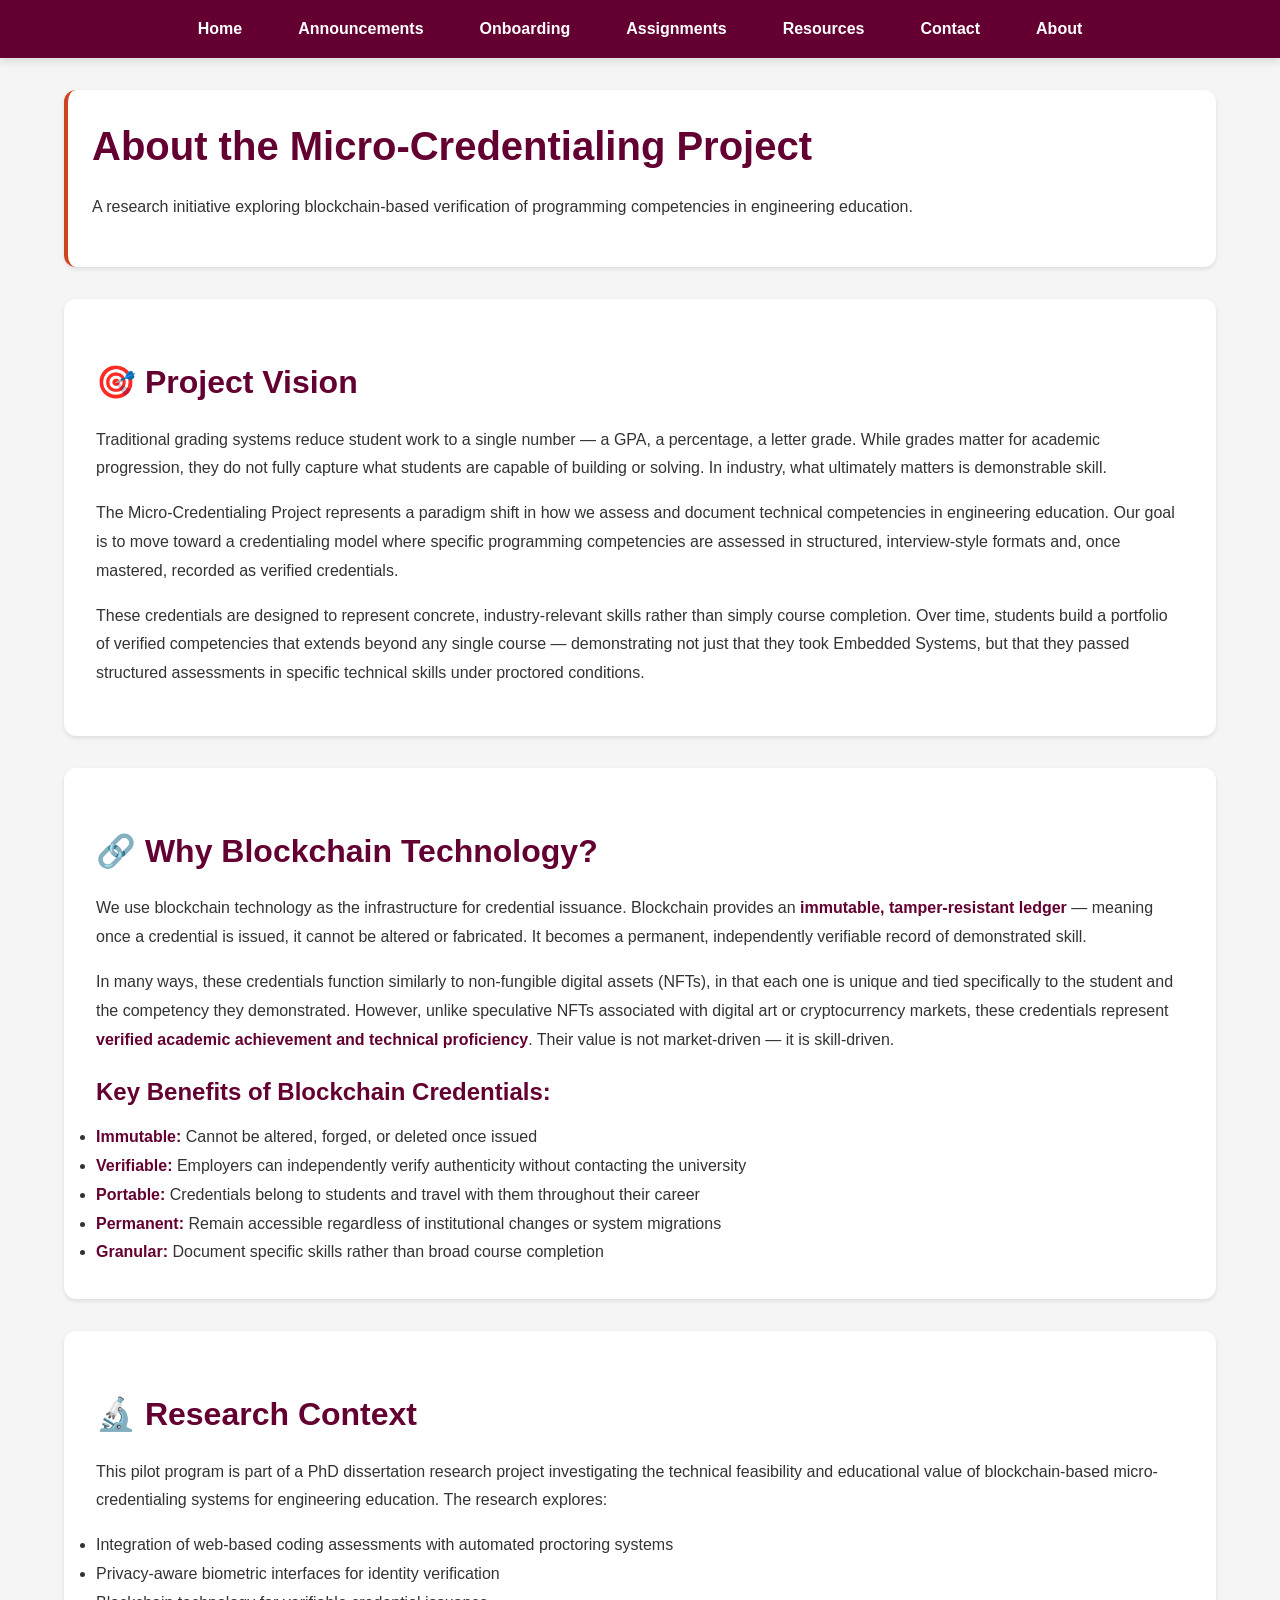
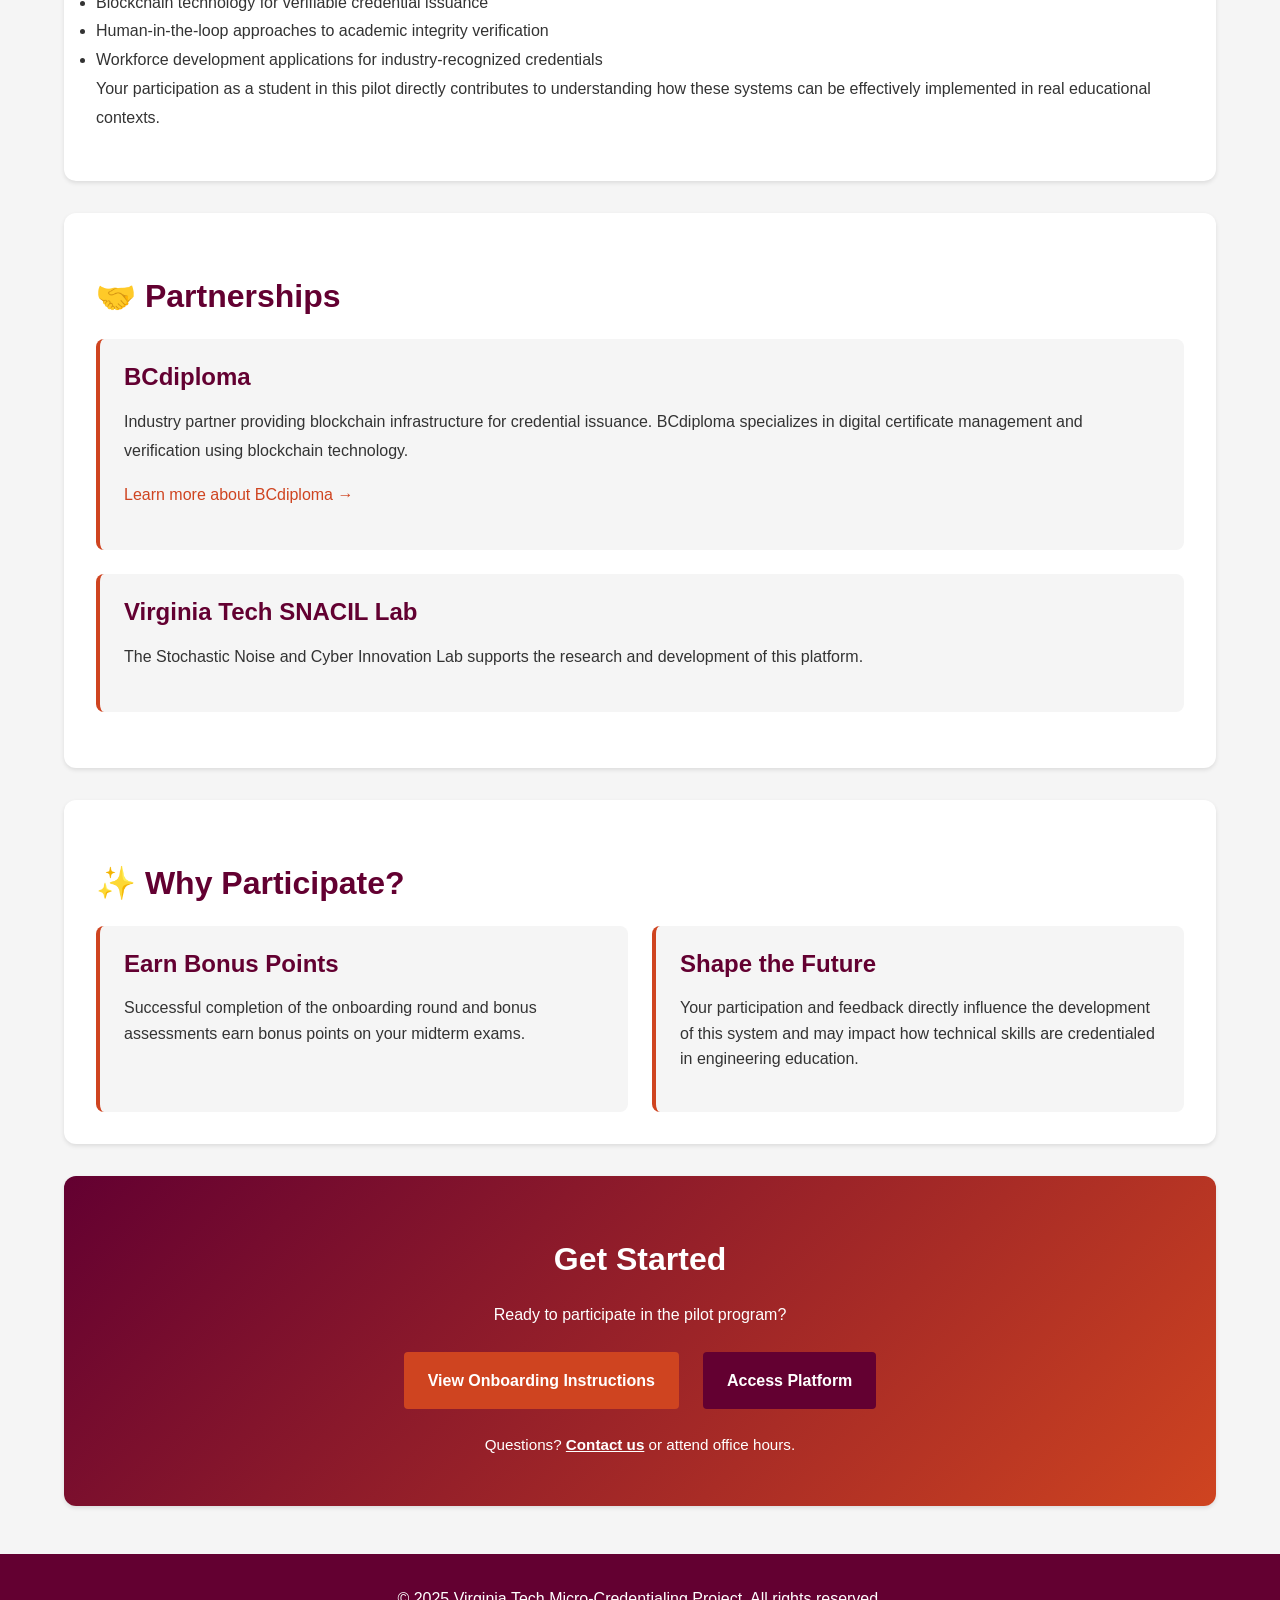
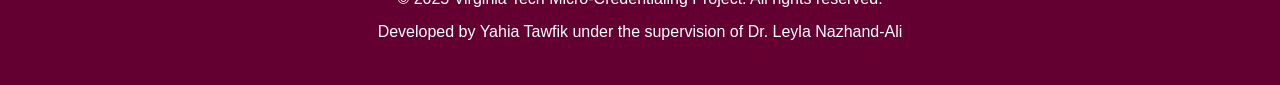
==== commit 82249da7: "Fixed Content for initial deployment" ====
--- a/about.html
+++ b/about.html
@@ -79,108 +79,9 @@
             </div>
         </section>
 
-        <!-- The Team -->
-        <section class="about-section">
-            <h2>👥 The Team</h2>
+        
 
-            <div class="team-grid">
-                <div class="team-member">
-                    <h3>Dr. Leyla Nazhand-Ali</h3>
-                    <p class="role">Project Director & Faculty Advisor</p>
-                    <p class="affiliation">Virginia Tech</p>
-                    <p class="bio">Dr. Nazhand-Ali leads the research initiative exploring innovative approaches to engineering education assessment. Her work focuses on developing systems that better document student competencies and prepare them for industry demands.</p>
-                    <p><a href="mailto:leyla@vt.edu">leyla@vt.edu</a></p>
-                </div>
-
-                <div class="team-member">
-                    <h3>Yahia Tawfik</h3>
-                    <p class="role">Platform Developer & PhD Candidate</p>
-                    <p class="affiliation">Virginia Tech, SNACIL Lab</p>
-                    <p class="bio">Yahia is a PhD candidate conducting research on blockchain-based micro-credentialing systems for engineering education. He developed the comprehensive platform that integrates web-based coding assessments, automated proctoring, and blockchain credential issuance. His dissertation focuses on demonstrating technical integration capabilities while exploring workforce development applications.</p>
-                    <p><a href="mailto:yahiatawfik@vt.edu">yahiatawfik@vt.edu</a></p>
-                </div>
-            </div>
-        </section>
-
-        <!-- Technology Stack -->
-        <section class="about-section">
-            <h2>⚙️ Platform Technology</h2>
-            
-            <div class="tech-content">
-                <p>The micro-credentialing platform is built on modern, scalable cloud infrastructure:</p>
-
-                <h3>Core Technologies:</h3>
-                <ul>
-                    <li><strong>Frontend:</strong> React with TypeScript, Monaco Editor for code editing</li>
-                    <li><strong>Backend:</strong> AWS serverless architecture (Lambda, API Gateway, DynamoDB)</li>
-                    <li><strong>Code Execution:</strong> Judge0 API for automated testing and grading</li>
-                    <li><strong>Authentication:</strong> AWS Cognito for secure user management</li>
-                    <li><strong>Proctoring:</strong> MediaRecorder API for webcam recording, AWS Textract for OCR-based screenshot analysis</li>
-                    <li><strong>Storage:</strong> Amazon S3 for proctoring recordings</li>
-                    <li><strong>Blockchain:</strong> BCdiploma for credential issuance and verification</li>
-                </ul>
-
-                <h3>Key Features:</h3>
-                <ul>
-                    <li>Automated code execution against multiple test cases</li>
-                    <li>Real-time proctoring with webcam and screen monitoring</li>
-                    <li>OCR-based detection of forbidden domains (ChatGPT, Stack Overflow, etc.)</li>
-                    <li>Human-in-the-loop review of proctoring data before credential approval</li>
-                    <li>Blockchain-verified credential issuance</li>
-                    <li>Role-based access control (student/admin interfaces)</li>
-                </ul>
-            </div>
-        </section>
-
-        <!-- Academic Integrity -->
-        <section class="about-section">
-            <h2>⚖️ Academic Integrity & Privacy</h2>
-            
-            <div class="integrity-content">
-                <h3>Human-in-the-Loop Approach</h3>
-                <p>Unlike fully automated systems, our platform uses a "human-in-the-loop" philosophy. While the system automatically captures proctoring data and detects potential violations, <strong>final credential approval requires manual review by course staff</strong>. This approach provides better academic integrity outcomes than fully automated systems, particularly in educational contexts where false positives could significantly impact student outcomes.</p>
-
-                <h3>Privacy Protections</h3>
-                <ul>
-                    <li>Proctoring recordings are accessible only to authorized course staff</li>
-                    <li>Recordings are used solely for academic integrity verification</li>
-                    <li>Data is stored securely on AWS infrastructure with encryption at rest</li>
-                    <li>Students have transparency into what is being recorded and why</li>
-                    <li>Recordings are not shared with third parties or used for other purposes</li>
-                </ul>
-
-                <h3>What Gets Monitored</h3>
-                <ul>
-                    <li><strong>Webcam:</strong> Continuous recording for identity verification</li>
-                    <li><strong>Screenshots:</strong> Periodic captures analyzed via OCR for forbidden content</li>
-                    <li><strong>Detected Domains:</strong> Automated flagging of AI assistants, search engines, collaboration tools</li>
-                </ul>
-
-                <p class="note"><strong>Important:</strong> The goal is not surveillance, but rather to maintain the integrity and value of earned credentials. Verified credentials only have meaning if they represent authentic demonstrated competency.</p>
-            </div>
-        </section>
-
-        <!-- Long-term Vision -->
-        <section class="about-section">
-            <h2>🚀 Long-term Vision</h2>
-            
-            <div class="vision-content">
-                <p>This semester's pilot is the first step in a broader initiative to transform how technical skills are assessed and documented in engineering education.</p>
-
-                <h3>Future Directions:</h3>
-                <ul>
-                    <li><strong>Expanded Curriculum:</strong> Additional assessments covering data structures, algorithms, embedded systems, and real-time programming</li>
-                    <li><strong>Industry Recognition:</strong> Partnerships with employers who recognize blockchain credentials as verified skill documentation</li>
-                    <li><strong>K-12 Outreach:</strong> Extending the platform to introduce programming competencies at earlier educational stages</li>
-                    <li><strong>Rural Access:</strong> Programs to provide credentialing opportunities in underserved communities</li>
-                    <li><strong>Institutional Adoption:</strong> Scaling the system across multiple courses and departments at Virginia Tech</li>
-                    <li><strong>Advanced Privacy Mechanisms:</strong> Research into zero-knowledge proofs and privacy-preserving biometric verification</li>
-                </ul>
-
-                <p>Your participation in this pilot helps validate the technical feasibility and educational value of this approach, contributing to research that may shape the future of technical credentialing in engineering education.</p>
-            </div>
-        </section>
-
+       
         <!-- Partnerships -->
         <section class="about-section">
             <h2>🤝 Partnerships</h2>
@@ -194,12 +95,7 @@
 
                 <div class="partner">
                     <h3>Virginia Tech SNACIL Lab</h3>
-                    <p>The Smart and Networking-enabled Advanced Cyber-physical Infrastructure Lab supports the research and development of this platform.</p>
-                </div>
-
-                <div class="partner">
-                    <h3>AWS Education</h3>
-                    <p>Platform infrastructure hosted on Amazon Web Services, leveraging serverless architecture for scalability and reliability.</p>
+                    <p>The Stochastic Noise and Cyber Innovation Lab supports the research and development of this platform.</p>
                 </div>
             </div>
         </section>
@@ -215,18 +111,8 @@
                 </div>
 
                 <div class="benefit-card">
-                    <h3>Build Your Portfolio</h3>
-                    <p>Create a collection of blockchain-verified credentials that demonstrate specific technical competencies to future employers.</p>
-                </div>
-
-                <div class="benefit-card">
                     <h3>Shape the Future</h3>
                     <p>Your participation and feedback directly influence the development of this system and may impact how technical skills are credentialed in engineering education.</p>
-                </div>
-
-                <div class="benefit-card">
-                    <h3>Industry-Relevant Skills</h3>
-                    <p>Assessments focus on practical, job-relevant programming competencies that align with industry expectations.</p>
                 </div>
             </div>
         </section>
@@ -242,16 +128,6 @@
             <p class="contact-info">Questions? <a href="contact.html">Contact us</a> or attend office hours.</p>
         </section>
 
-        <!-- Publications & Research -->
-        <section class="about-section">
-            <h2>📄 Publications & Presentations</h2>
-            
-            <div class="publications-content">
-                <p>Research findings and technical documentation related to this project will be published and presented at academic conferences. This section will be updated as publications become available.</p>
-                
-                <p class="note"><em>For academic inquiries or collaboration opportunities, please contact Dr. Leyla Nazhand-Ali.</em></p>
-            </div>
-        </section>
     </main>
 
     <footer>
--- a/css/styles.css
+++ b/css/styles.css
@@ -1056,6 +1056,129 @@
     }
 }
 
+
+/* ============================================
+   COLLAPSIBLE ANNOUNCEMENTS
+   ============================================ */
+.announcements-intro {
+    font-style: italic;
+    color: #666;
+    margin-bottom: var(--spacing-lg);
+}
+
+.announcement-item {
+    background-color: var(--vt-white);
+    border: 2px solid var(--vt-medium-gray);
+    border-radius: var(--radius-md);
+    margin-bottom: var(--spacing-md);
+    overflow: hidden;
+    transition: border-color 0.3s ease;
+}
+
+.announcement-item:hover {
+    border-color: var(--vt-orange);
+}
+
+.announcement-item[open] {
+    border-color: var(--vt-maroon);
+}
+
+.announcement-header {
+    list-style: none;
+    cursor: pointer;
+    padding: var(--spacing-md);
+    background-color: var(--vt-light-gray);
+    transition: background-color 0.3s ease;
+    display: flex;
+    justify-content: space-between;
+    align-items: flex-start;
+    gap: var(--spacing-md);
+}
+
+.announcement-header::-webkit-details-marker {
+    display: none;
+}
+
+.announcement-header::before {
+    content: "▶";
+    display: inline-block;
+    margin-right: var(--spacing-sm);
+    transition: transform 0.3s ease;
+    color: var(--vt-orange);
+    font-weight: bold;
+    flex-shrink: 0;
+}
+
+.announcement-item[open] .announcement-header::before {
+    transform: rotate(90deg);
+}
+
+.announcement-header:hover {
+    background-color: #e8e8e8;
+}
+
+.announcement-header h2 {
+    margin: 0;
+    color: var(--vt-maroon);
+    font-size: 1.3rem;
+    flex-grow: 1;
+}
+
+.announcement-meta {
+    display: flex;
+    flex-direction: column;
+    align-items: flex-end;
+    gap: var(--spacing-xs);
+    flex-shrink: 0;
+}
+
+.announcement-meta .date {
+    color: var(--vt-orange);
+    font-weight: 600;
+    font-size: 0.9rem;
+    white-space: nowrap;
+}
+
+.announcement-meta .author {
+    color: var(--vt-maroon);
+    font-weight: 600;
+    font-style: italic;
+    font-size: 0.85rem;
+    white-space: nowrap;
+}
+
+.announcement-content {
+    padding: var(--spacing-md);
+    line-height: 1.8;
+}
+
+.announcement-content h3 {
+    color: var(--vt-maroon);
+    font-size: 1.2rem;
+    margin-top: var(--spacing-md);
+    margin-bottom: var(--spacing-sm);
+}
+
+.announcement-content p {
+    margin-bottom: var(--spacing-sm);
+}
+
+/* Mobile responsiveness for announcements */
+@media (max-width: 768px) {
+    .announcement-header {
+        flex-direction: column;
+        align-items: flex-start;
+    }
+
+    .announcement-meta {
+        align-items: flex-start;
+    }
+
+    .announcement-meta .date,
+    .announcement-meta .author {
+        white-space: normal;
+    }
+}
 /* ============================================
    END OF STYLESHEET
    ============================================ */
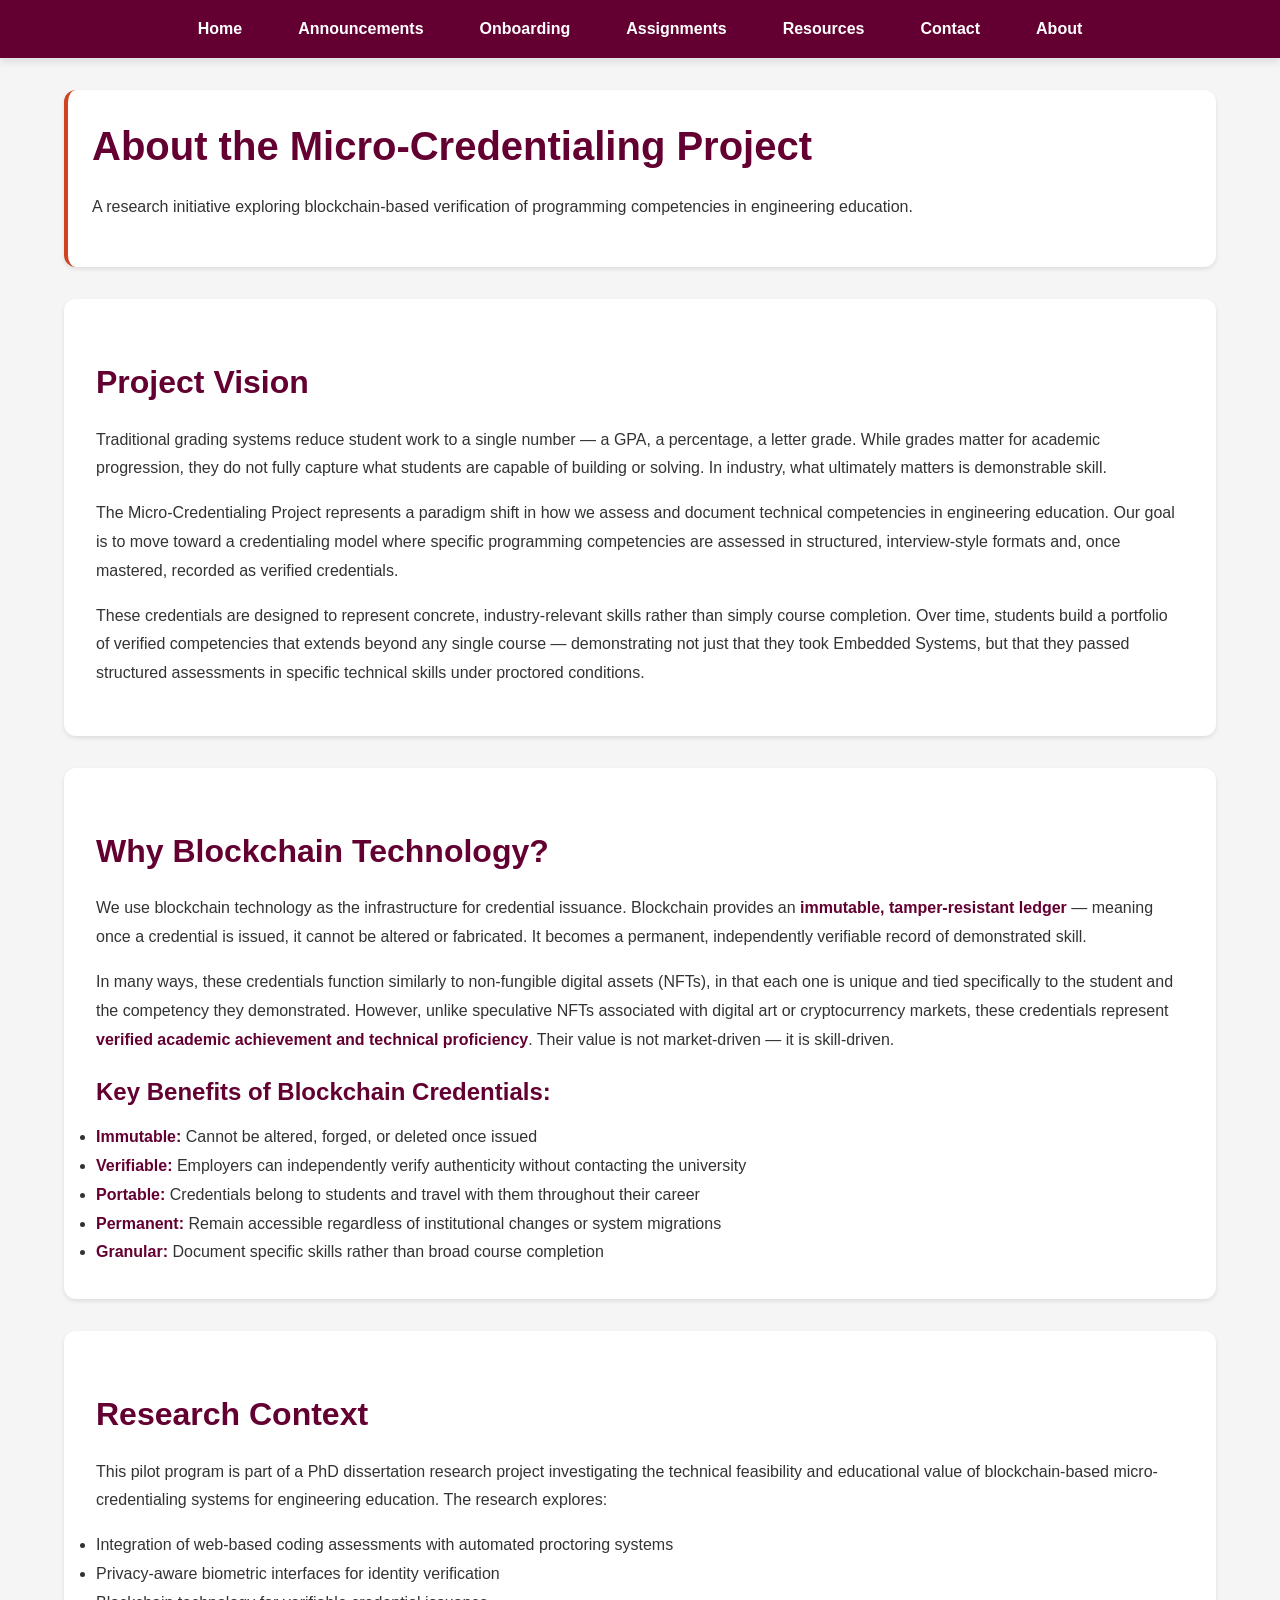
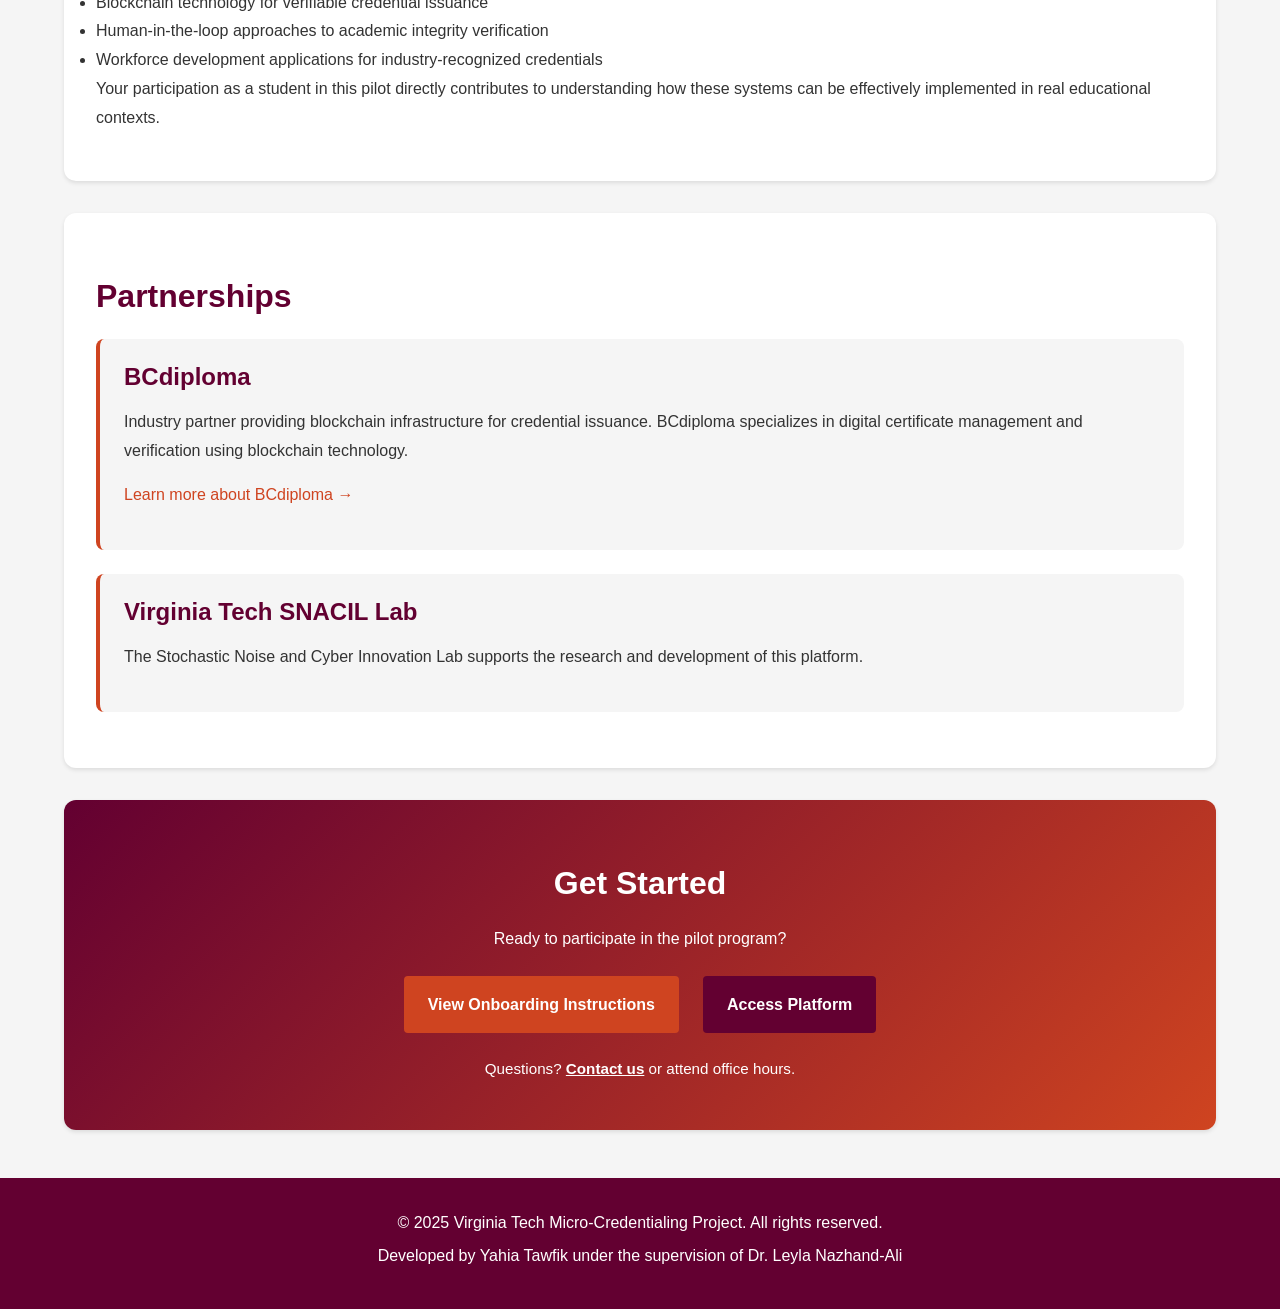
==== commit 05313176: "More fixes to content for initial deployment" ====
--- a/about.html
+++ b/about.html
@@ -29,7 +29,7 @@
 
         <!-- Project Vision -->
         <section class="about-section">
-            <h2>🎯 Project Vision</h2>
+            <h2>Project Vision</h2>
             
             <div class="vision-content">
                 <p>Traditional grading systems reduce student work to a single number — a GPA, a percentage, a letter grade. While grades matter for academic progression, they do not fully capture what students are capable of building or solving. In industry, what ultimately matters is demonstrable skill.</p>
@@ -42,7 +42,7 @@
 
         <!-- Why Blockchain? -->
         <section class="about-section">
-            <h2>🔗 Why Blockchain Technology?</h2>
+            <h2>Why Blockchain Technology?</h2>
             
             <div class="blockchain-explanation">
                 <p>We use blockchain technology as the infrastructure for credential issuance. Blockchain provides an <strong>immutable, tamper-resistant ledger</strong> — meaning once a credential is issued, it cannot be altered or fabricated. It becomes a permanent, independently verifiable record of demonstrated skill.</p>
@@ -62,7 +62,7 @@
 
         <!-- Research Context -->
         <section class="about-section">
-            <h2>🔬 Research Context</h2>
+            <h2>Research Context</h2>
             
             <div class="research-content">
                 <p>This pilot program is part of a PhD dissertation research project investigating the technical feasibility and educational value of blockchain-based micro-credentialing systems for engineering education. The research explores:</p>
@@ -78,13 +78,10 @@
                 <p>Your participation as a student in this pilot directly contributes to understanding how these systems can be effectively implemented in real educational contexts.</p>
             </div>
         </section>
-
-        
-
        
         <!-- Partnerships -->
         <section class="about-section">
-            <h2>🤝 Partnerships</h2>
+            <h2>Partnerships</h2>
             
             <div class="partners-content">
                 <div class="partner">
@@ -96,23 +93,6 @@
                 <div class="partner">
                     <h3>Virginia Tech SNACIL Lab</h3>
                     <p>The Stochastic Noise and Cyber Innovation Lab supports the research and development of this platform.</p>
-                </div>
-            </div>
-        </section>
-
-        <!-- Participation Benefits -->
-        <section class="about-section">
-            <h2>✨ Why Participate?</h2>
-            
-            <div class="benefits-grid">
-                <div class="benefit-card">
-                    <h3>Earn Bonus Points</h3>
-                    <p>Successful completion of the onboarding round and bonus assessments earn bonus points on your midterm exams.</p>
-                </div>
-
-                <div class="benefit-card">
-                    <h3>Shape the Future</h3>
-                    <p>Your participation and feedback directly influence the development of this system and may impact how technical skills are credentialed in engineering education.</p>
                 </div>
             </div>
         </section>
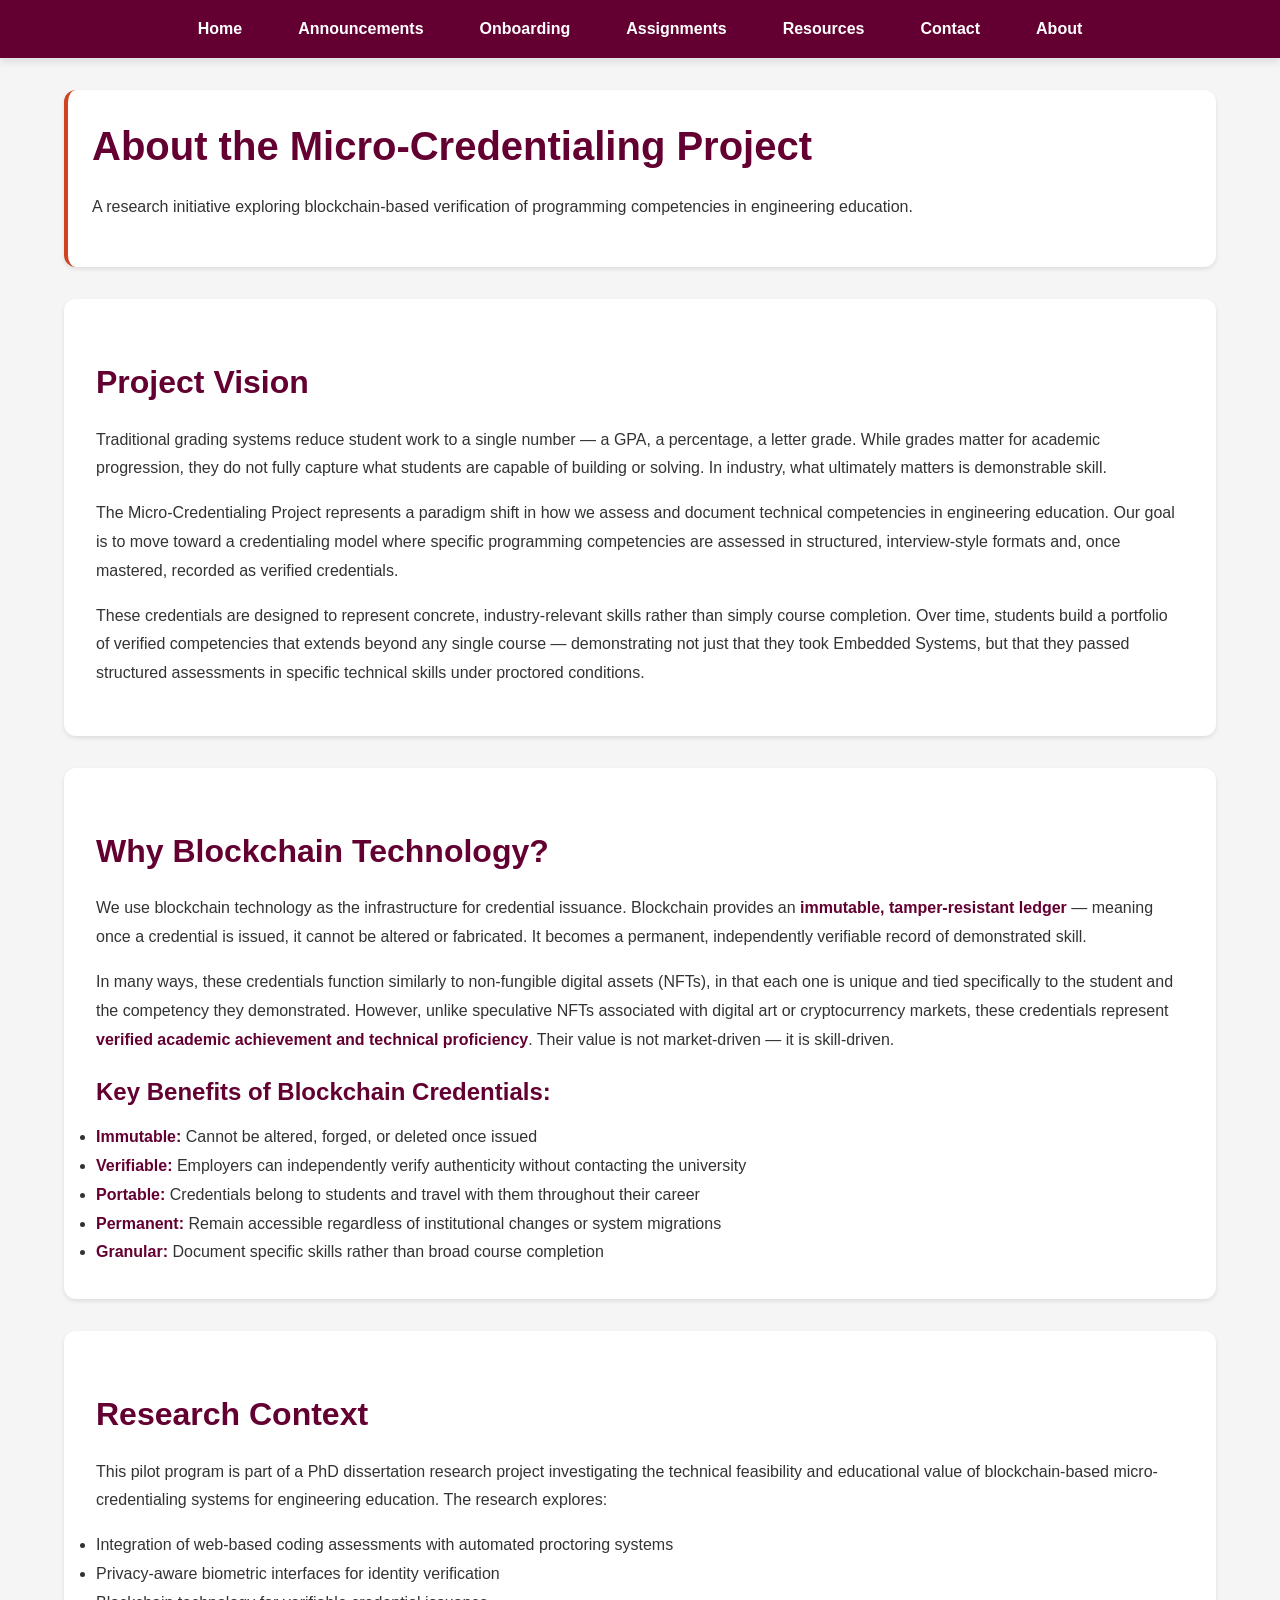
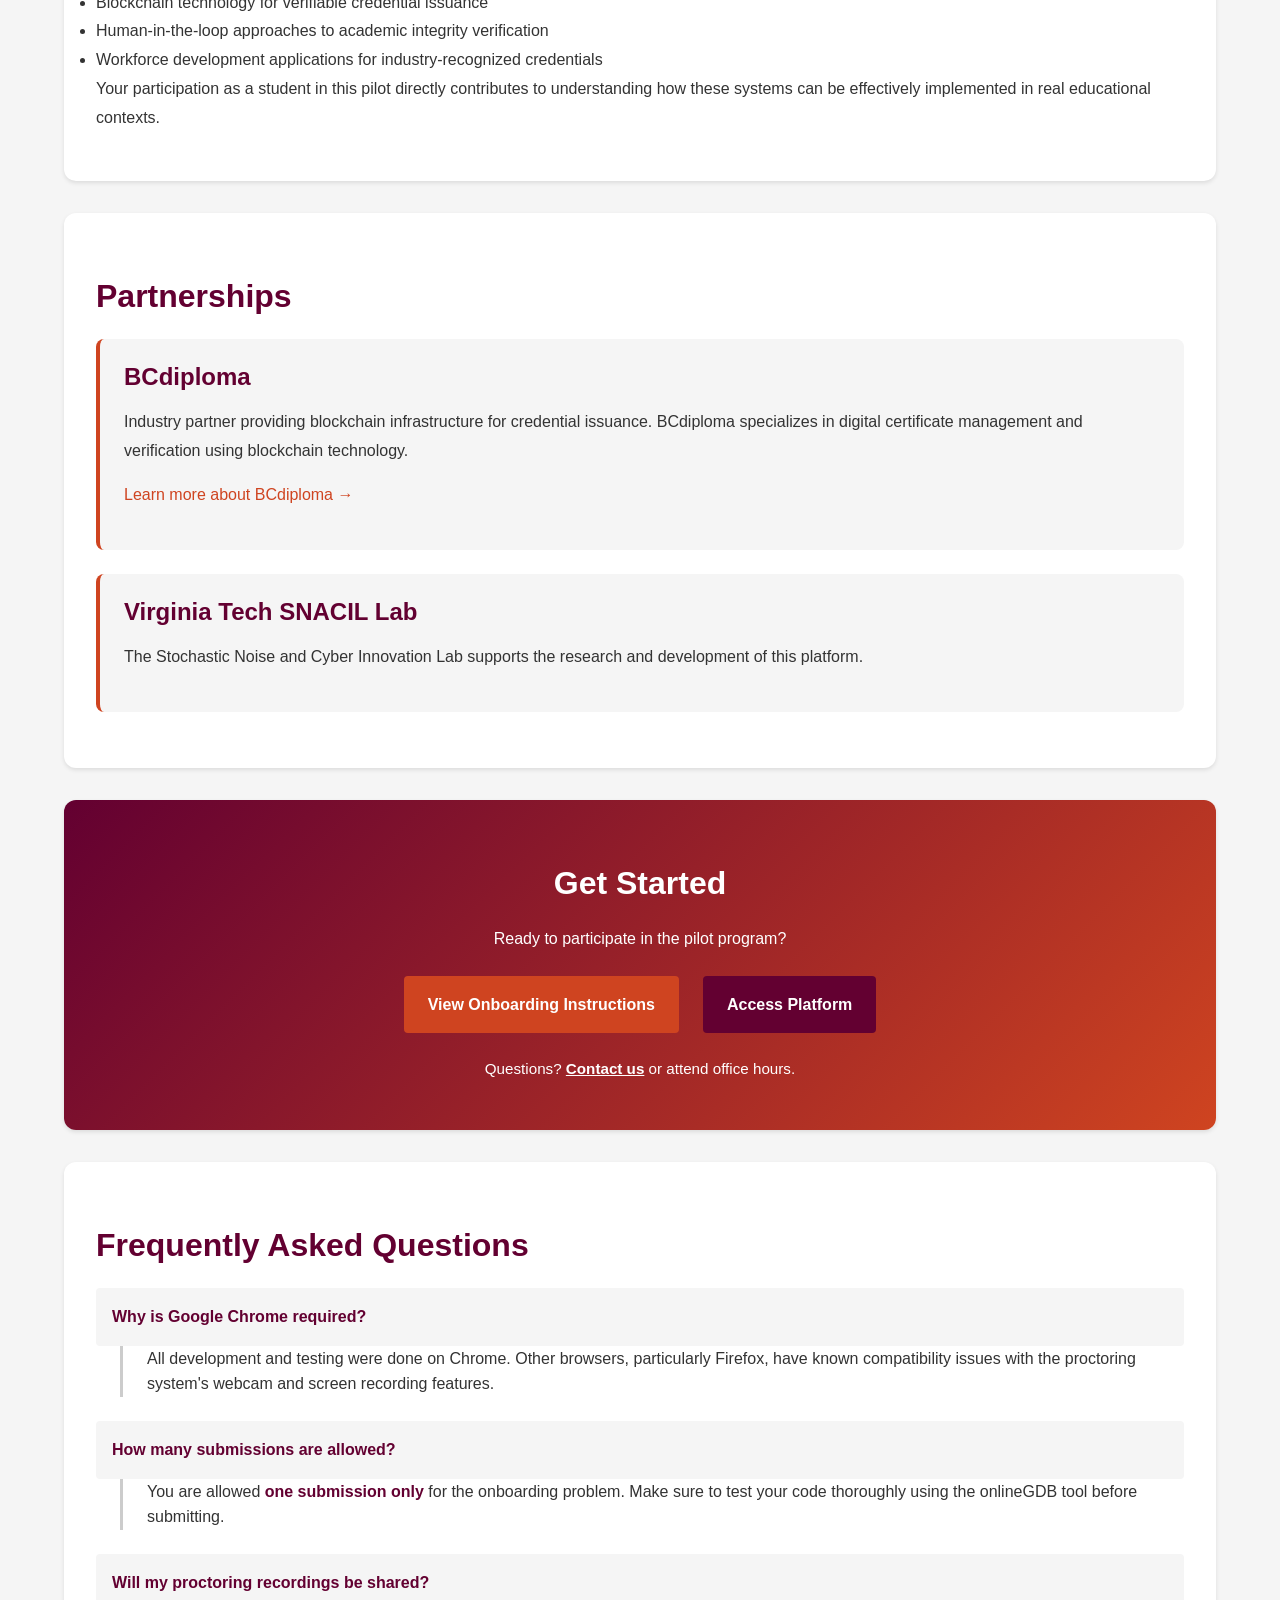
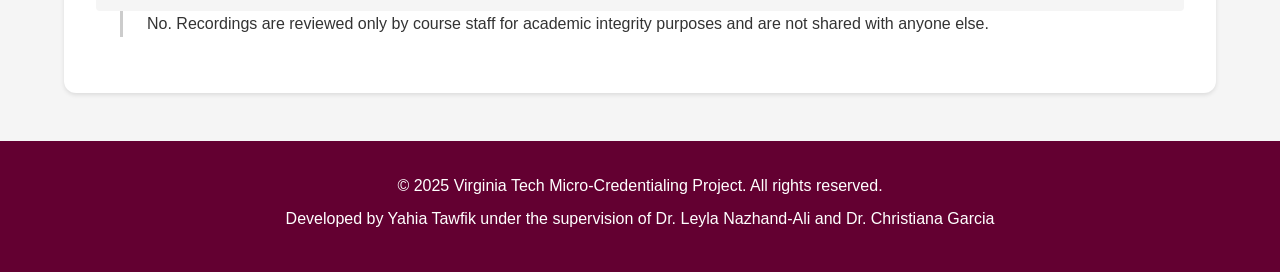
==== commit 1c39a82c: "more and more fixes" ====
--- a/about.html
+++ b/about.html
@@ -108,11 +108,25 @@
             <p class="contact-info">Questions? <a href="contact.html">Contact us</a> or attend office hours.</p>
         </section>
 
+        <section class="faq">
+            <h2>Frequently Asked Questions</h2>
+            <dl>
+                <dt>Why is Google Chrome required?</dt>
+                <dd>All development and testing were done on Chrome. Other browsers, particularly Firefox, have known compatibility issues with the proctoring system's webcam and screen recording features.</dd>
+
+                <dt>How many submissions are allowed?</dt>
+                <dd>You are allowed <strong>one submission only</strong> for the onboarding problem. Make sure to test your code thoroughly using the onlineGDB tool before submitting.</dd>
+
+                <dt>Will my proctoring recordings be shared?</dt>
+                <dd>No. Recordings are reviewed only by course staff for academic integrity purposes and are not shared with anyone else.</dd>
+            </dl>
+        </section>
+
     </main>
 
     <footer>
         <p>&copy; 2025 Virginia Tech Micro-Credentialing Project. All rights reserved.</p>
-        <p>Developed by Yahia Tawfik under the supervision of Dr. Leyla Nazhand-Ali</p>
+        <p>Developed by Yahia Tawfik under the supervision of Dr. Leyla Nazhand-Ali and Dr. Christiana Garcia</p>
     </footer>
 </body>
 </html>
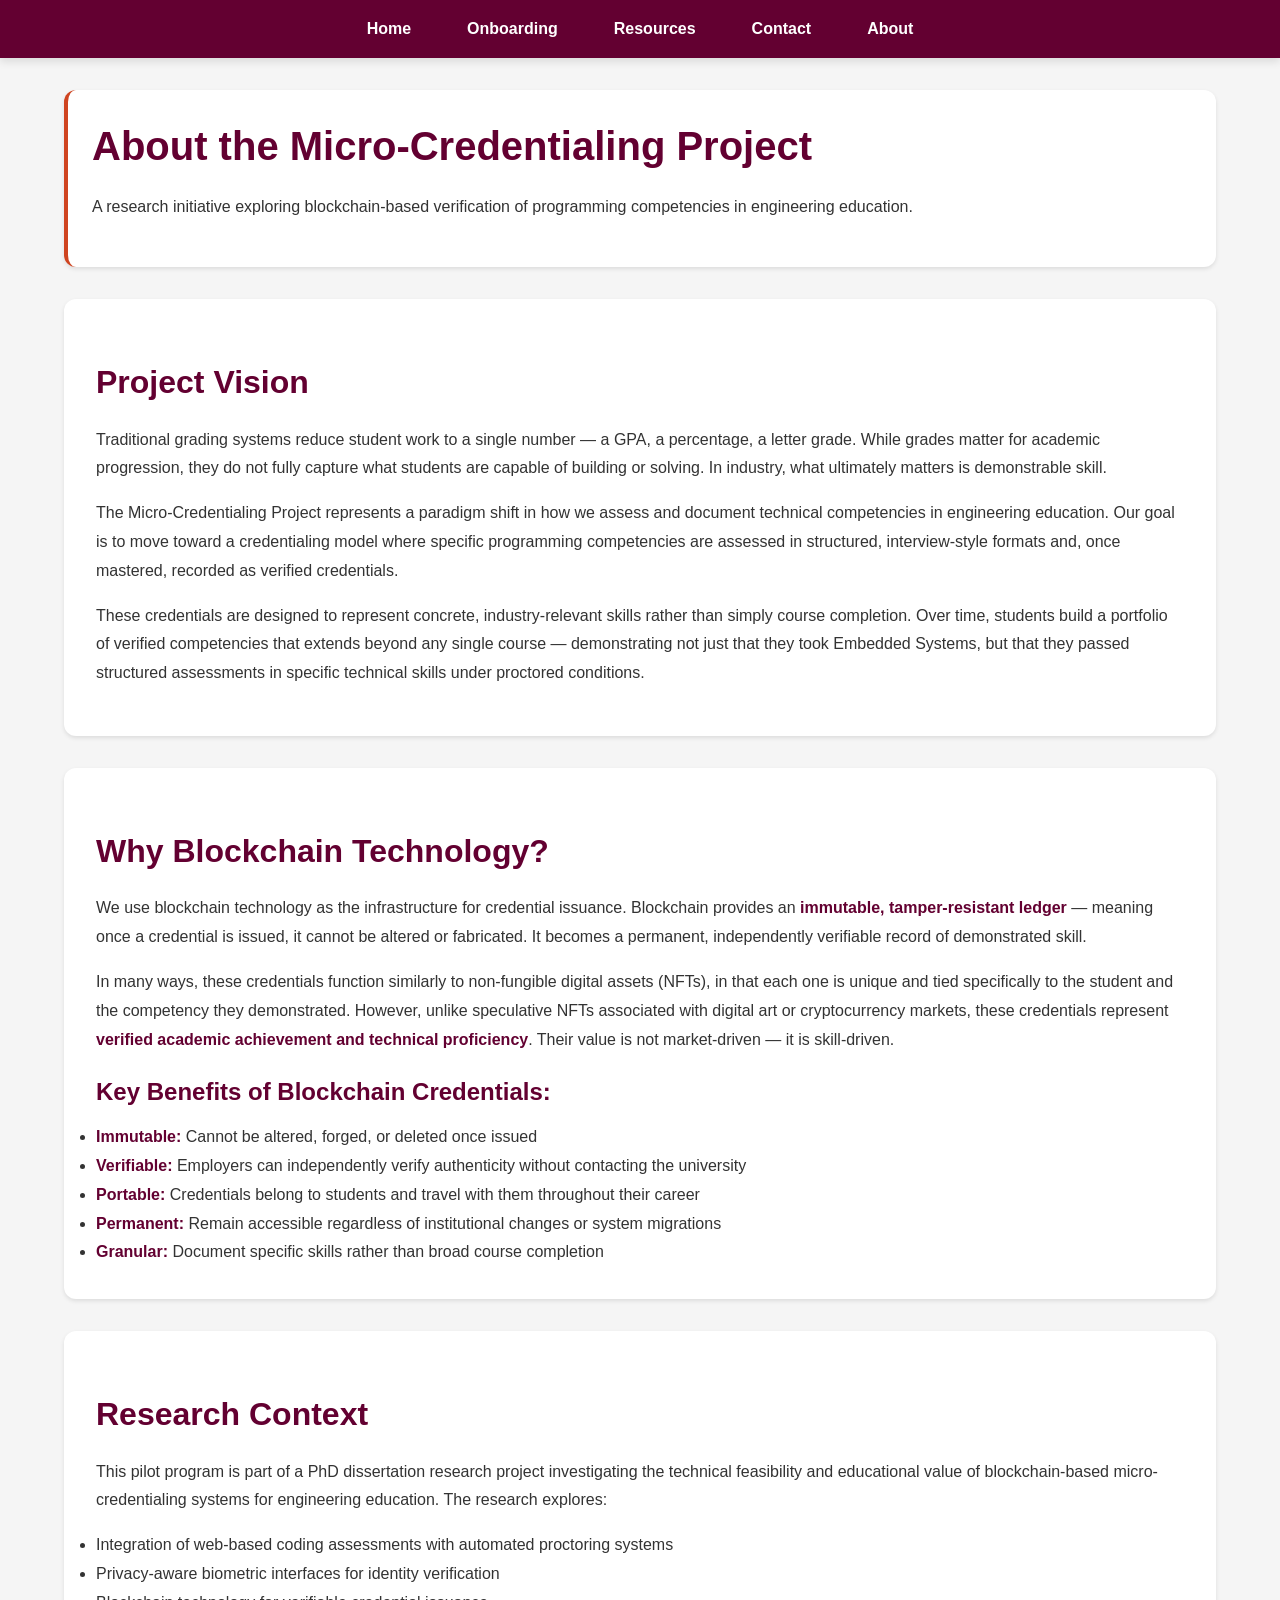
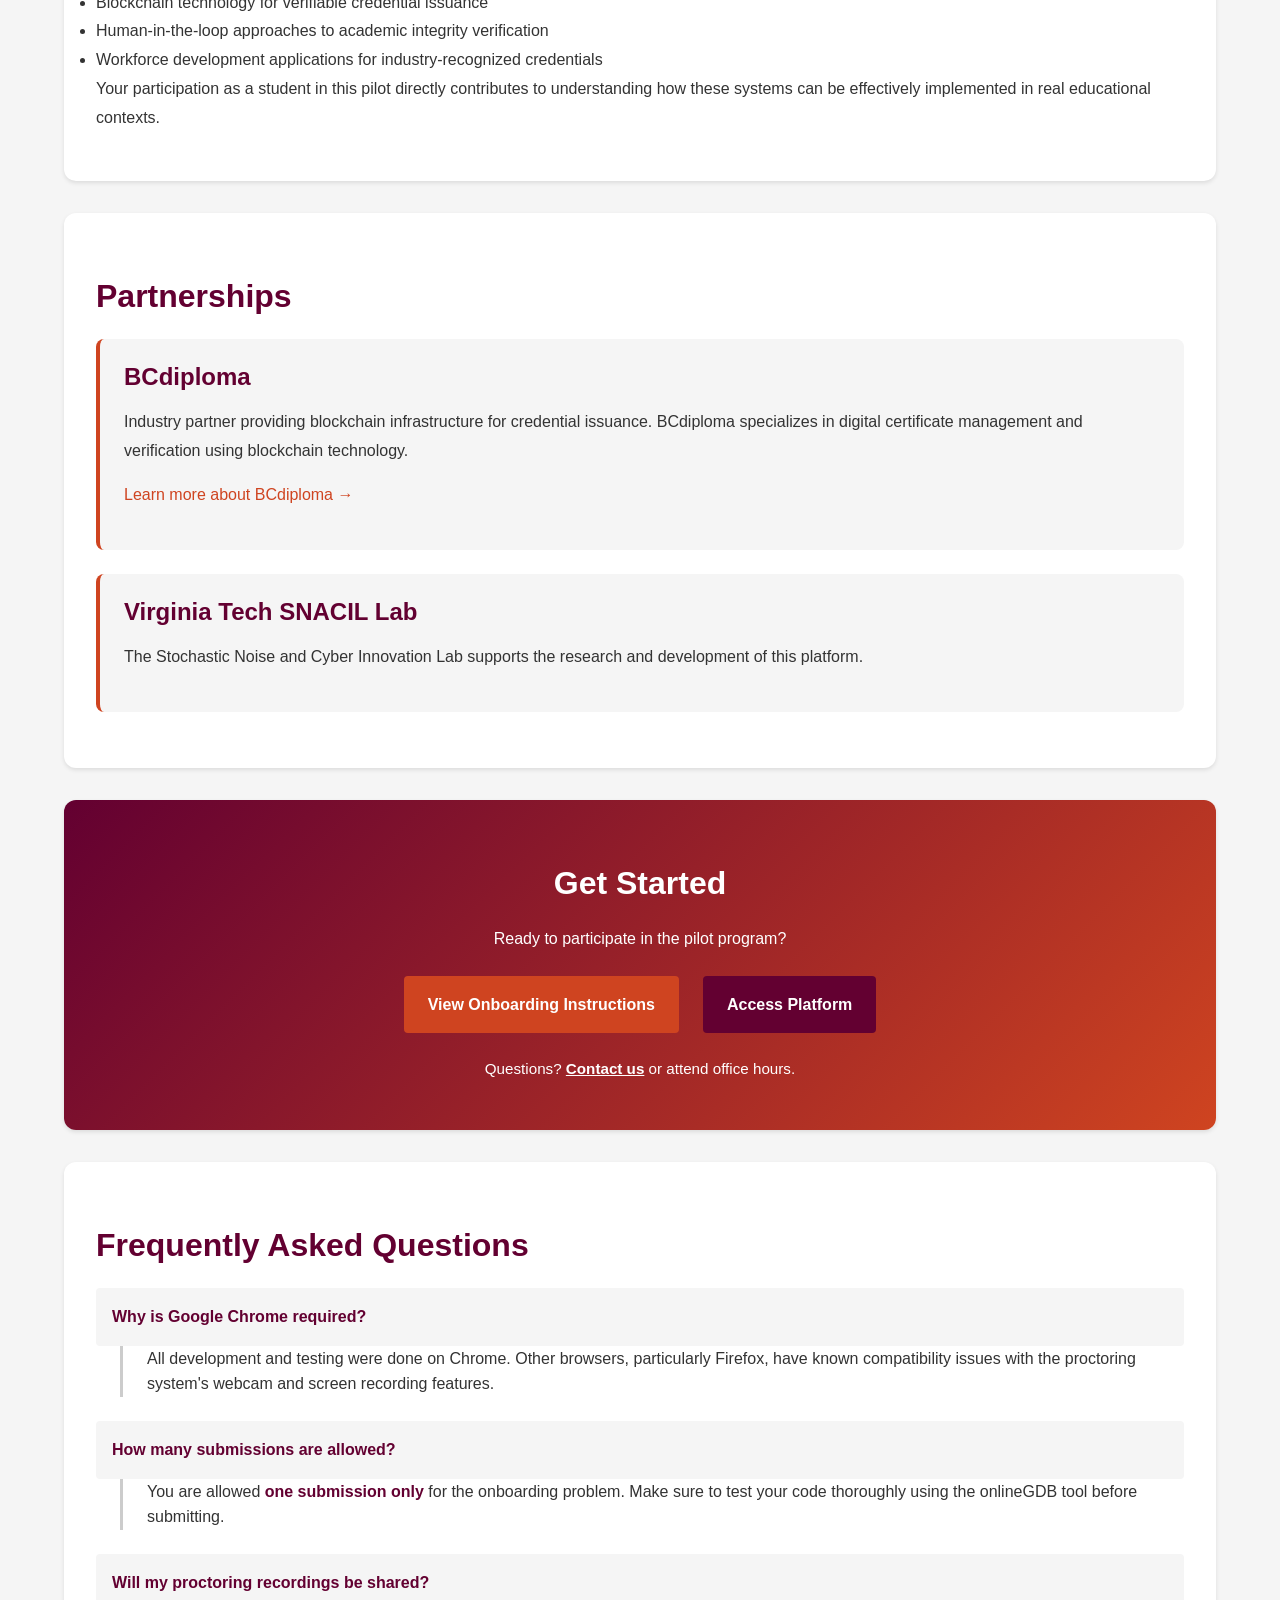
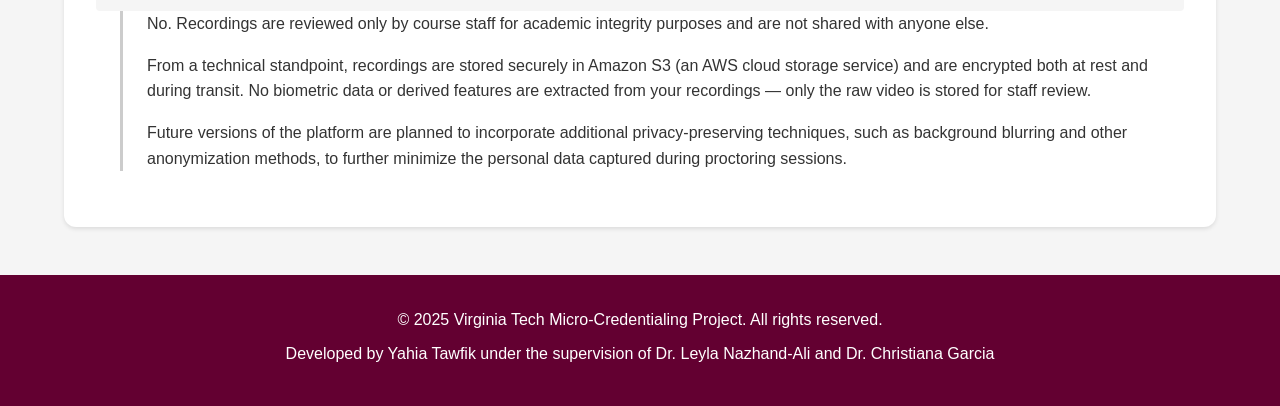
==== commit e75ed896: "Fixed for on-boarding" ====
--- a/about.html
+++ b/about.html
@@ -11,9 +11,7 @@
         <nav>
             <ul>
                 <li><a href="index.html">Home</a></li>
-                <li><a href="announcements.html">Announcements</a></li>
                 <li><a href="onboarding.html">Onboarding</a></li>
-                <li><a href="assignments.html">Assignments</a></li>
                 <li><a href="resources.html">Resources</a></li>
                 <li><a href="contact.html">Contact</a></li>
                 <li><a href="about.html">About</a></li>
@@ -103,7 +101,7 @@
             <p>Ready to participate in the pilot program?</p>
             <div class="cta-buttons">
                 <a href="onboarding.html" class="button button-primary">View Onboarding Instructions</a>
-                <a href="[PLATFORM_URL]" target="_blank" class="button button-secondary">Access Platform</a>
+                <a href="https://main.dn9on5ji0olal.amplifyapp.com" target="_blank" class="button button-secondary">Access Platform</a>
             </div>
             <p class="contact-info">Questions? <a href="contact.html">Contact us</a> or attend office hours.</p>
         </section>
@@ -118,7 +116,11 @@
                 <dd>You are allowed <strong>one submission only</strong> for the onboarding problem. Make sure to test your code thoroughly using the onlineGDB tool before submitting.</dd>
 
                 <dt>Will my proctoring recordings be shared?</dt>
-                <dd>No. Recordings are reviewed only by course staff for academic integrity purposes and are not shared with anyone else.</dd>
+                <dd>
+                    <p>No. Recordings are reviewed only by course staff for academic integrity purposes and are not shared with anyone else.</p>
+                    <p>From a technical standpoint, recordings are stored securely in Amazon S3 (an AWS cloud storage service) and are encrypted both at rest and during transit. No biometric data or derived features are extracted from your recordings — only the raw video is stored for staff review.</p>
+                    <p>Future versions of the platform are planned to incorporate additional privacy-preserving techniques, such as background blurring and other anonymization methods, to further minimize the personal data captured during proctoring sessions.</p>
+                </dd>
             </dl>
         </section>
 
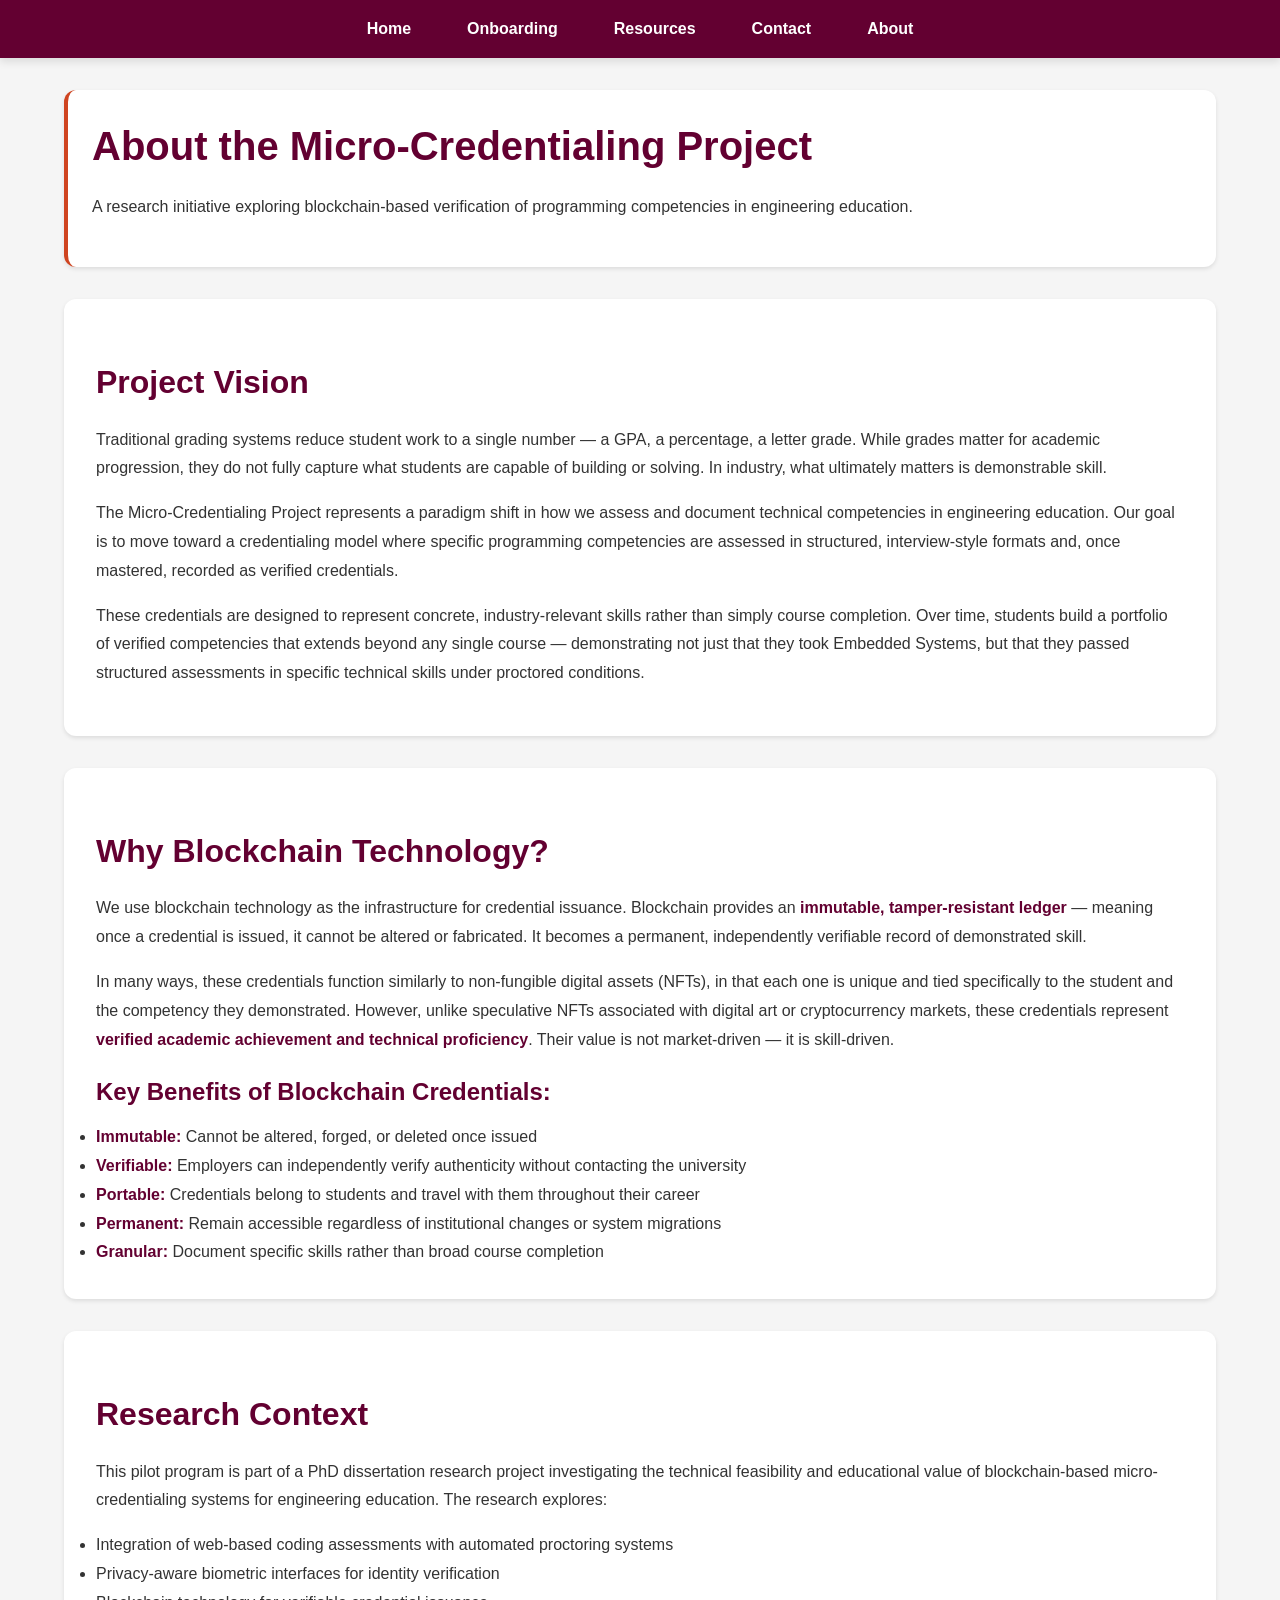
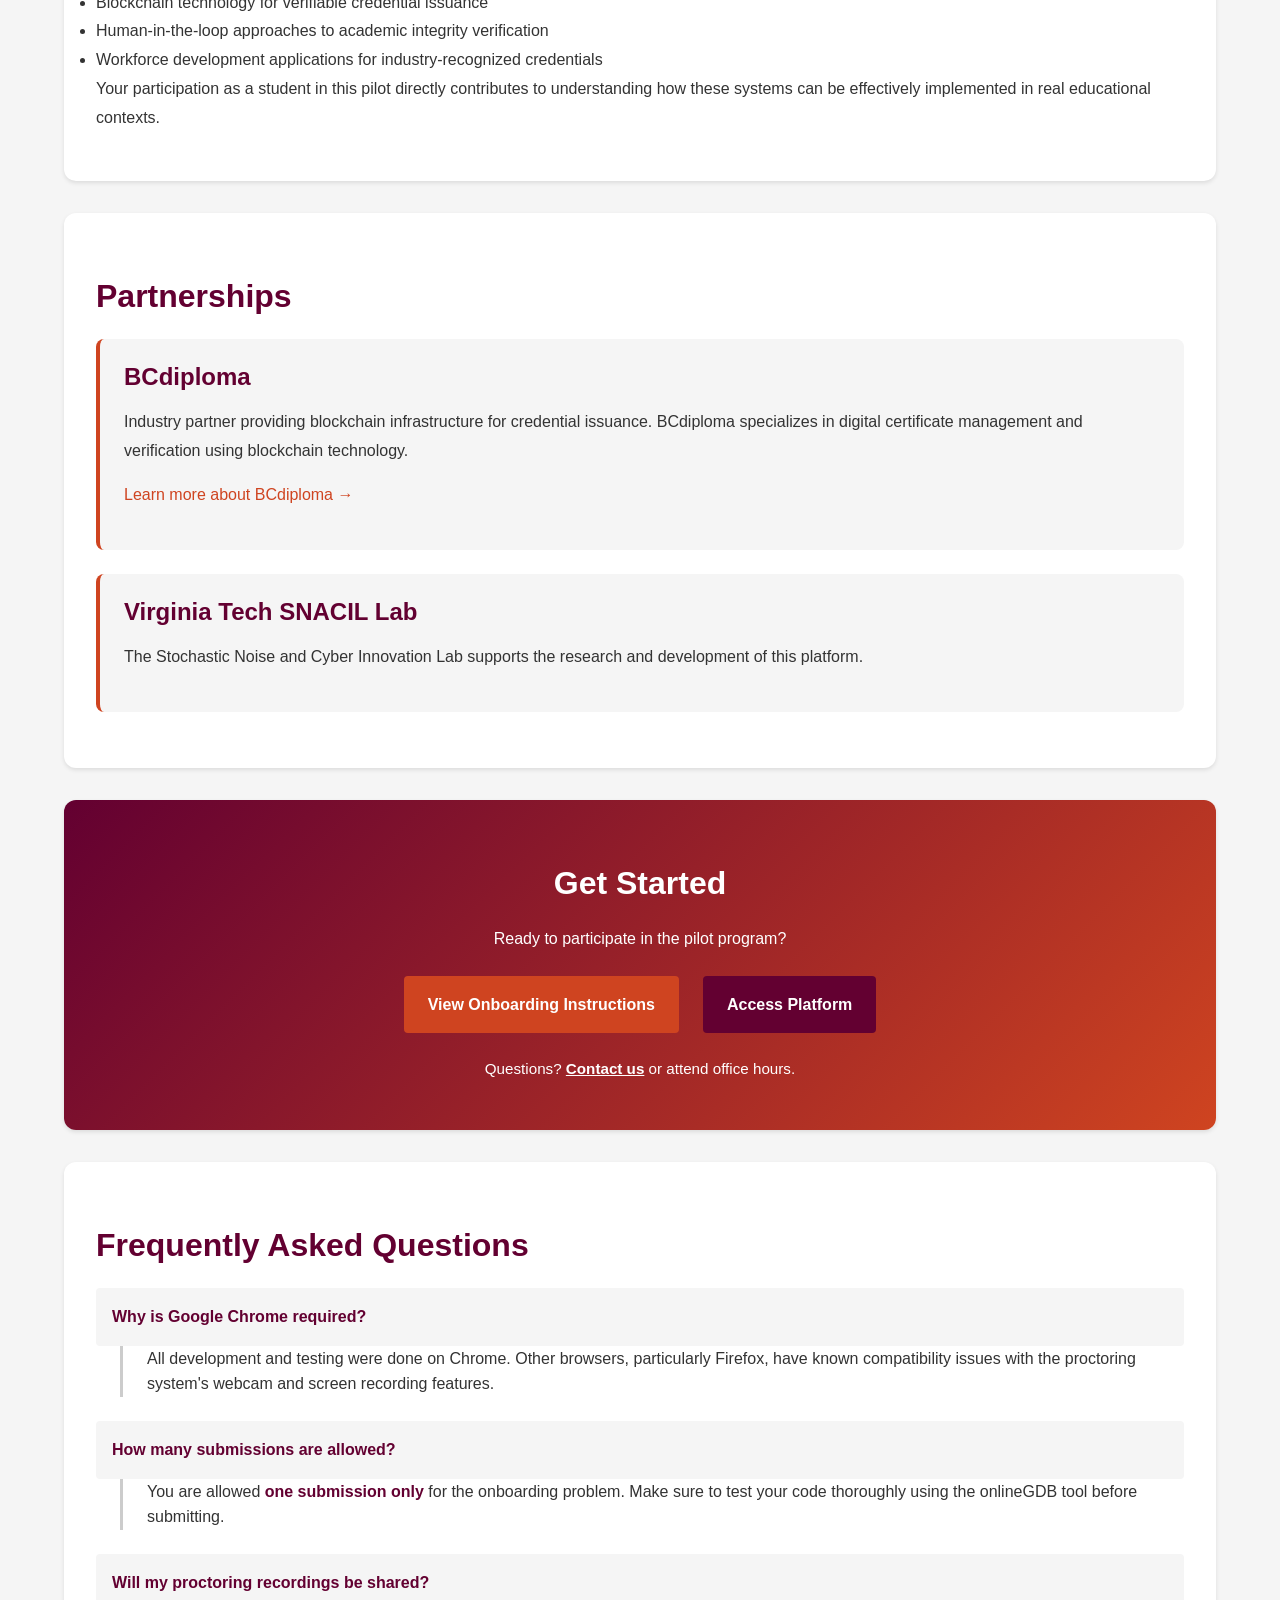
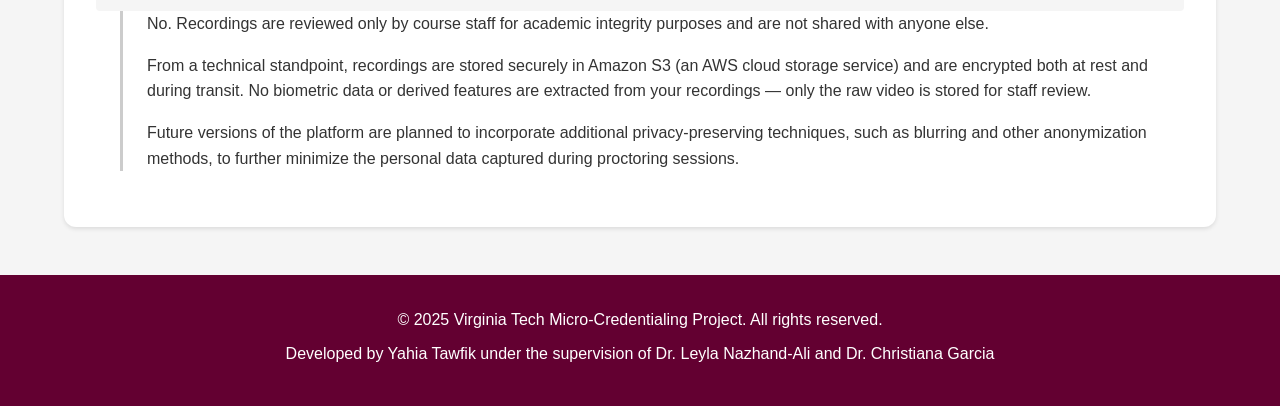
==== commit faeb87fb: "minor fix" ====
--- a/about.html
+++ b/about.html
@@ -119,7 +119,7 @@
                 <dd>
                     <p>No. Recordings are reviewed only by course staff for academic integrity purposes and are not shared with anyone else.</p>
                     <p>From a technical standpoint, recordings are stored securely in Amazon S3 (an AWS cloud storage service) and are encrypted both at rest and during transit. No biometric data or derived features are extracted from your recordings — only the raw video is stored for staff review.</p>
-                    <p>Future versions of the platform are planned to incorporate additional privacy-preserving techniques, such as background blurring and other anonymization methods, to further minimize the personal data captured during proctoring sessions.</p>
+                    <p>Future versions of the platform are planned to incorporate additional privacy-preserving techniques, such as blurring and other anonymization methods, to further minimize the personal data captured during proctoring sessions.</p>
                 </dd>
             </dl>
         </section>
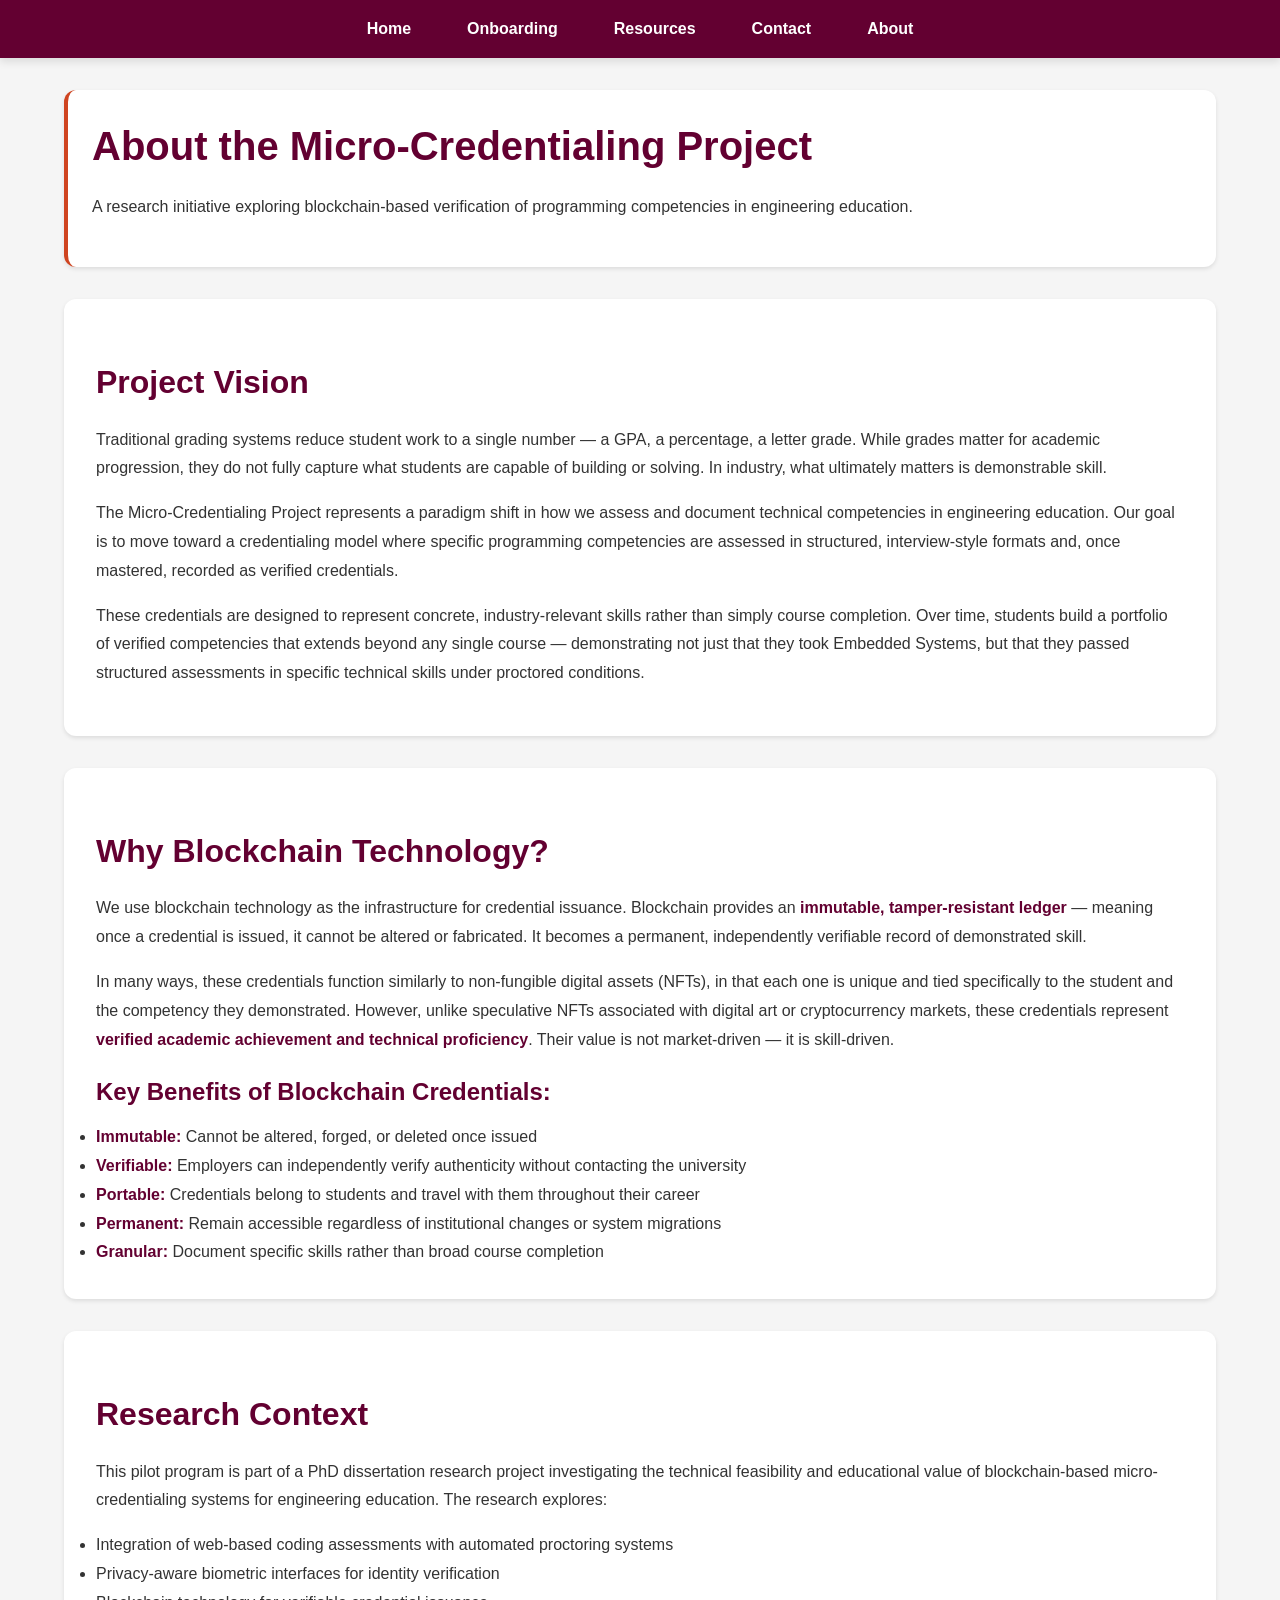
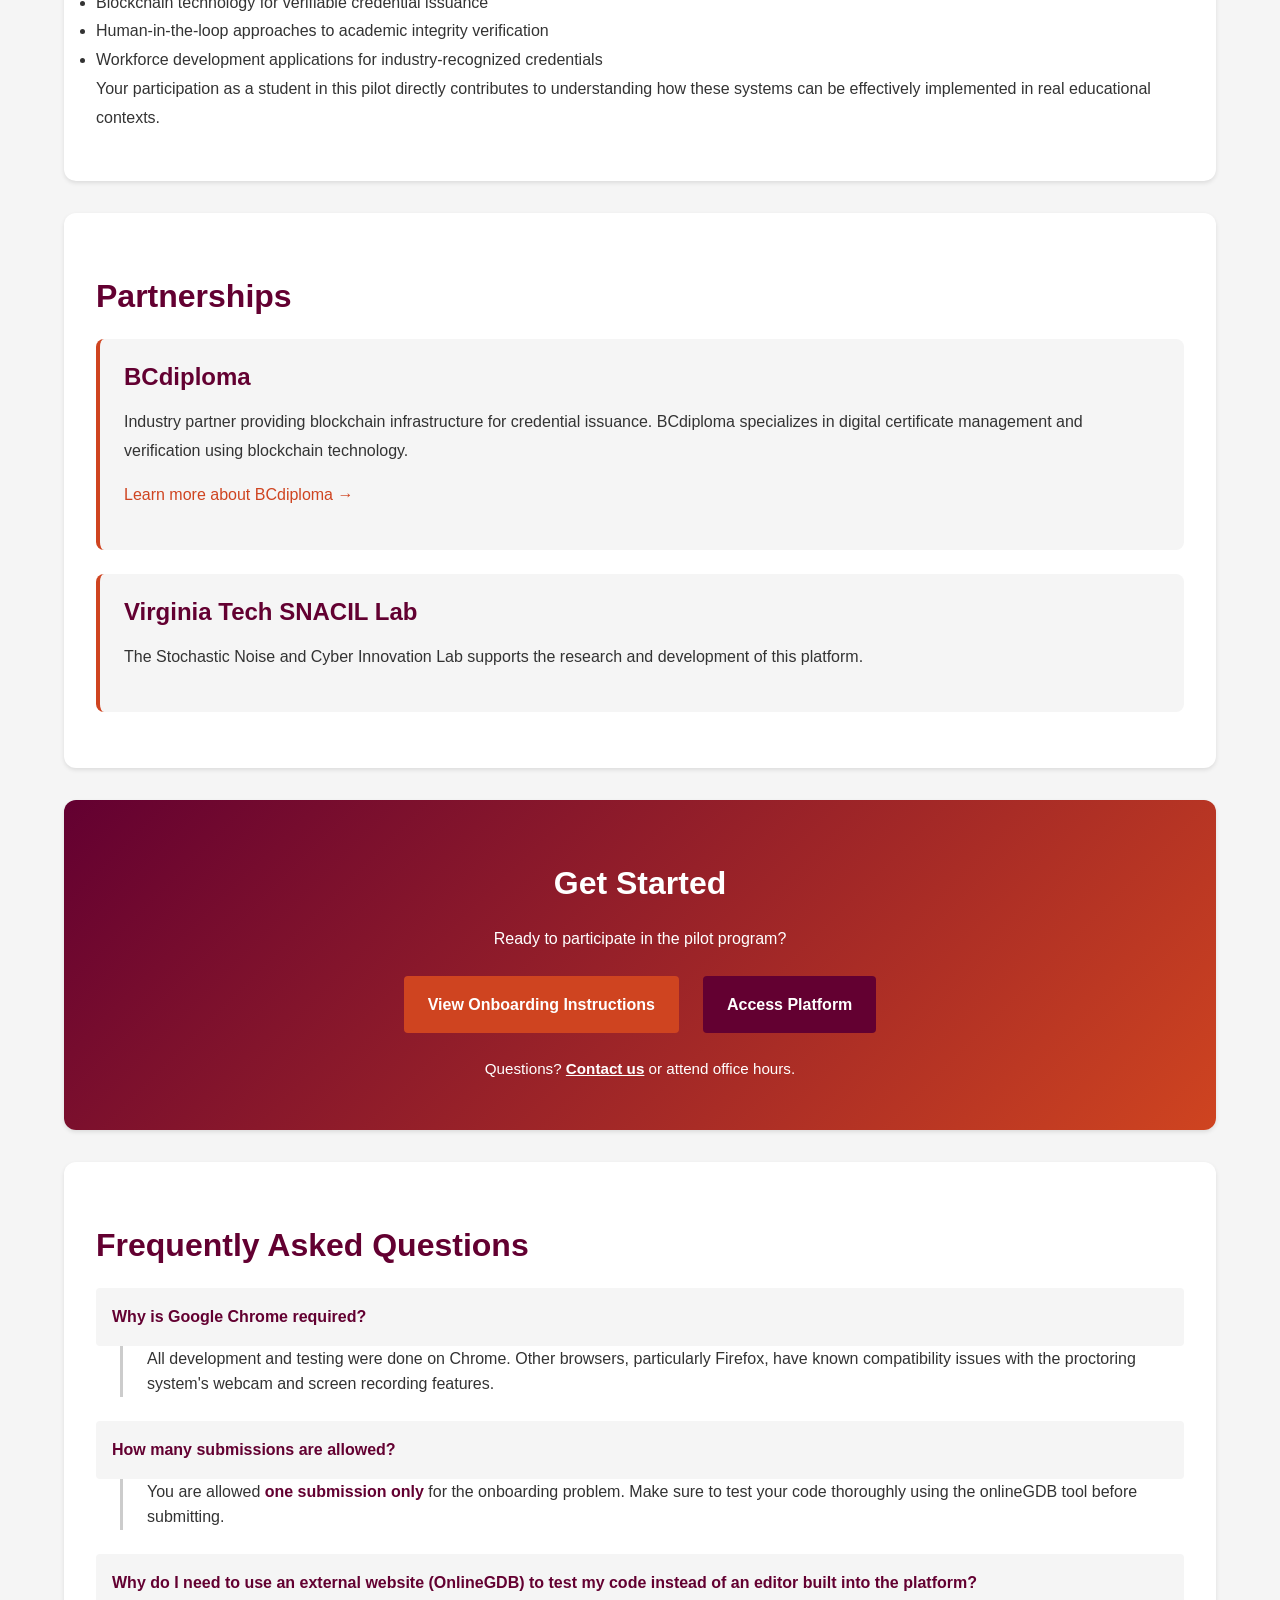
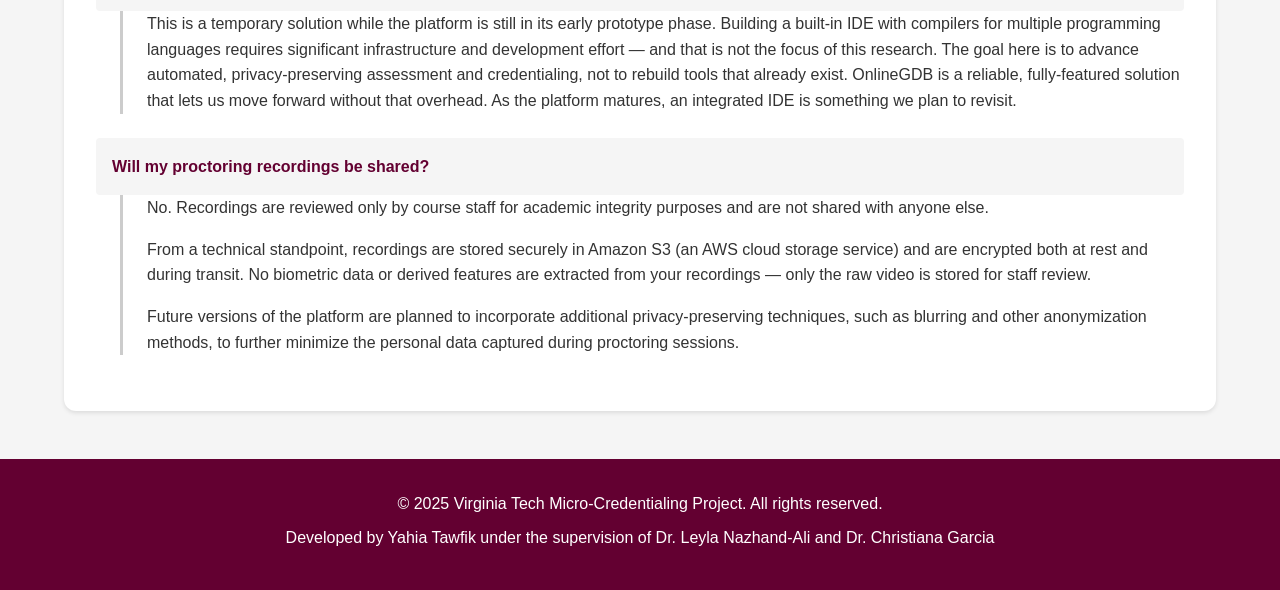
==== commit 4f7441ea: "added external IDE question" ====
--- a/about.html
+++ b/about.html
@@ -115,6 +115,9 @@
                 <dt>How many submissions are allowed?</dt>
                 <dd>You are allowed <strong>one submission only</strong> for the onboarding problem. Make sure to test your code thoroughly using the onlineGDB tool before submitting.</dd>
 
+                <dt>Why do I need to use an external website (OnlineGDB) to test my code instead of an editor built into the platform?</dt>
+                <dd>This is a temporary solution while the platform is still in its early prototype phase. Building a built-in IDE with compilers for multiple programming languages requires significant infrastructure and development effort — and that is not the focus of this research. The goal here is to advance automated, privacy-preserving assessment and credentialing, not to rebuild tools that already exist. OnlineGDB is a reliable, fully-featured solution that lets us move forward without that overhead. As the platform matures, an integrated IDE is something we plan to revisit.</dd>
+
                 <dt>Will my proctoring recordings be shared?</dt>
                 <dd>
                     <p>No. Recordings are reviewed only by course staff for academic integrity purposes and are not shared with anyone else.</p>
